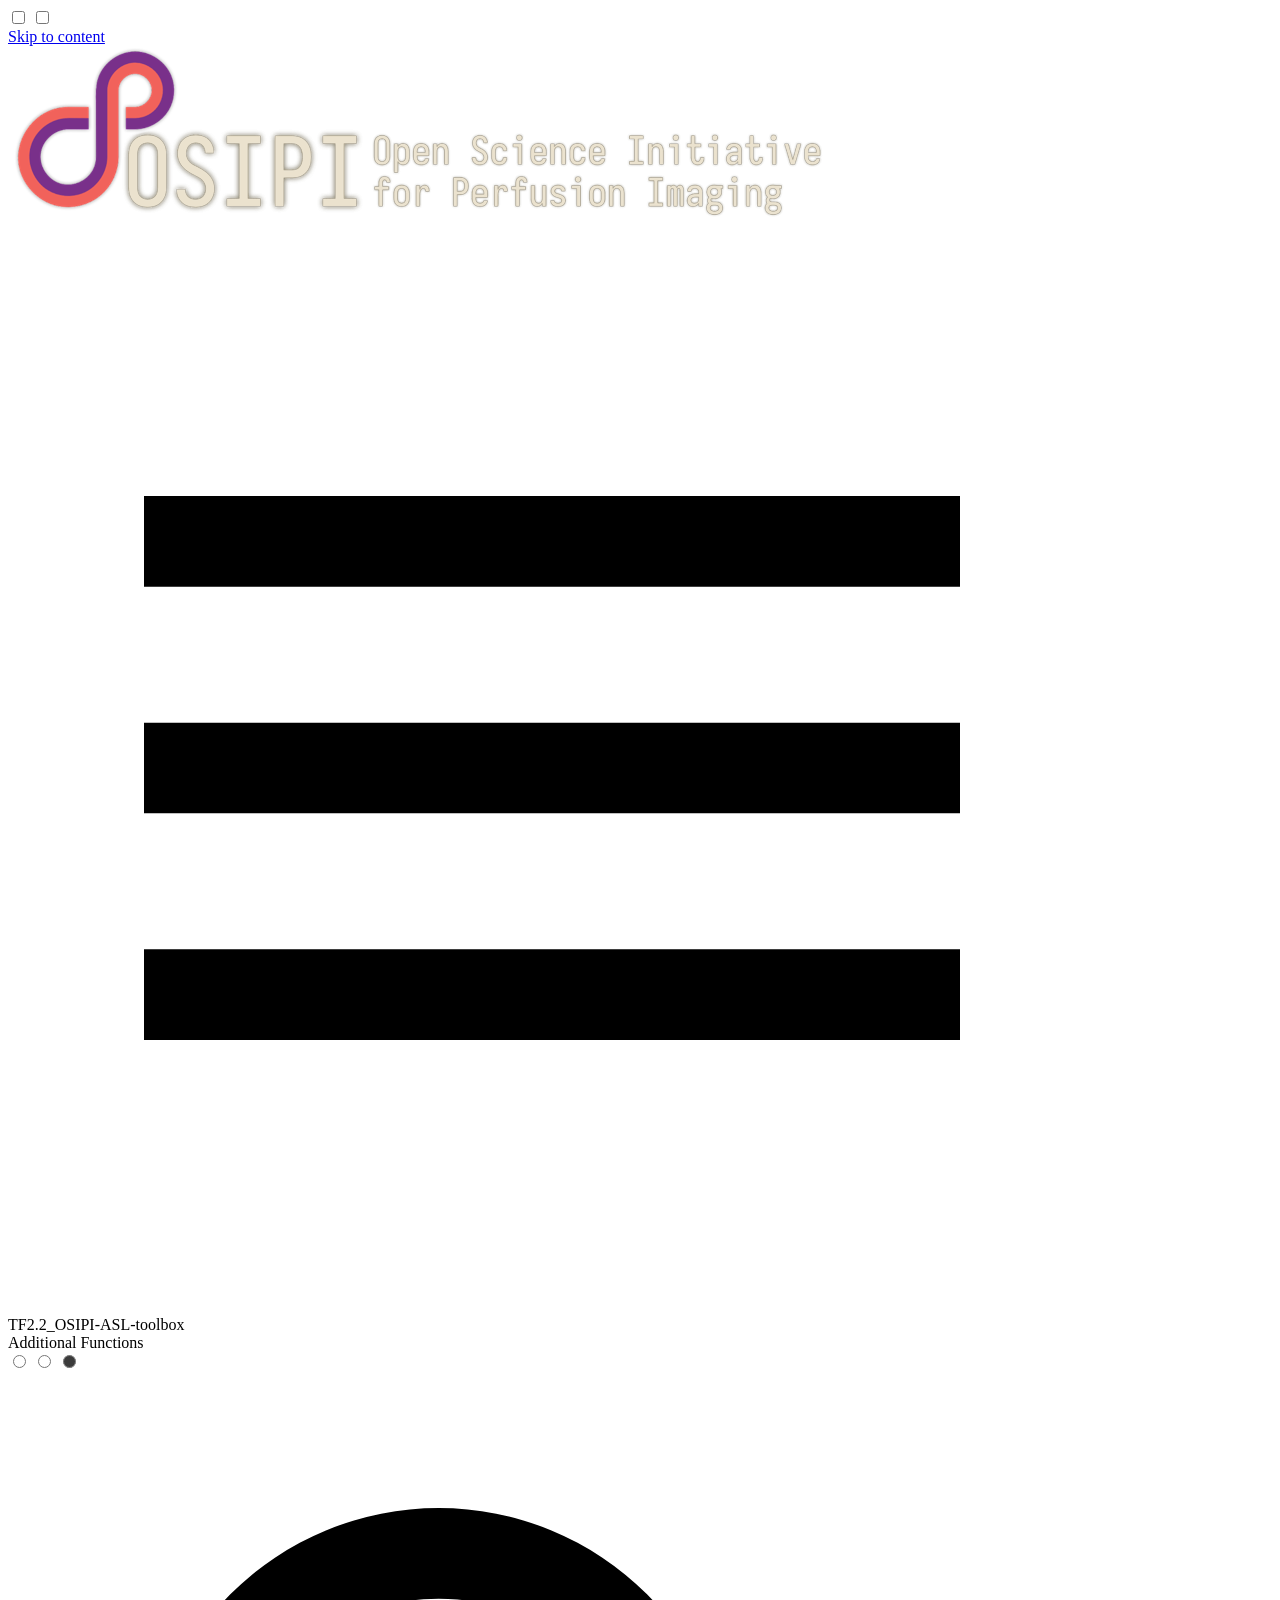
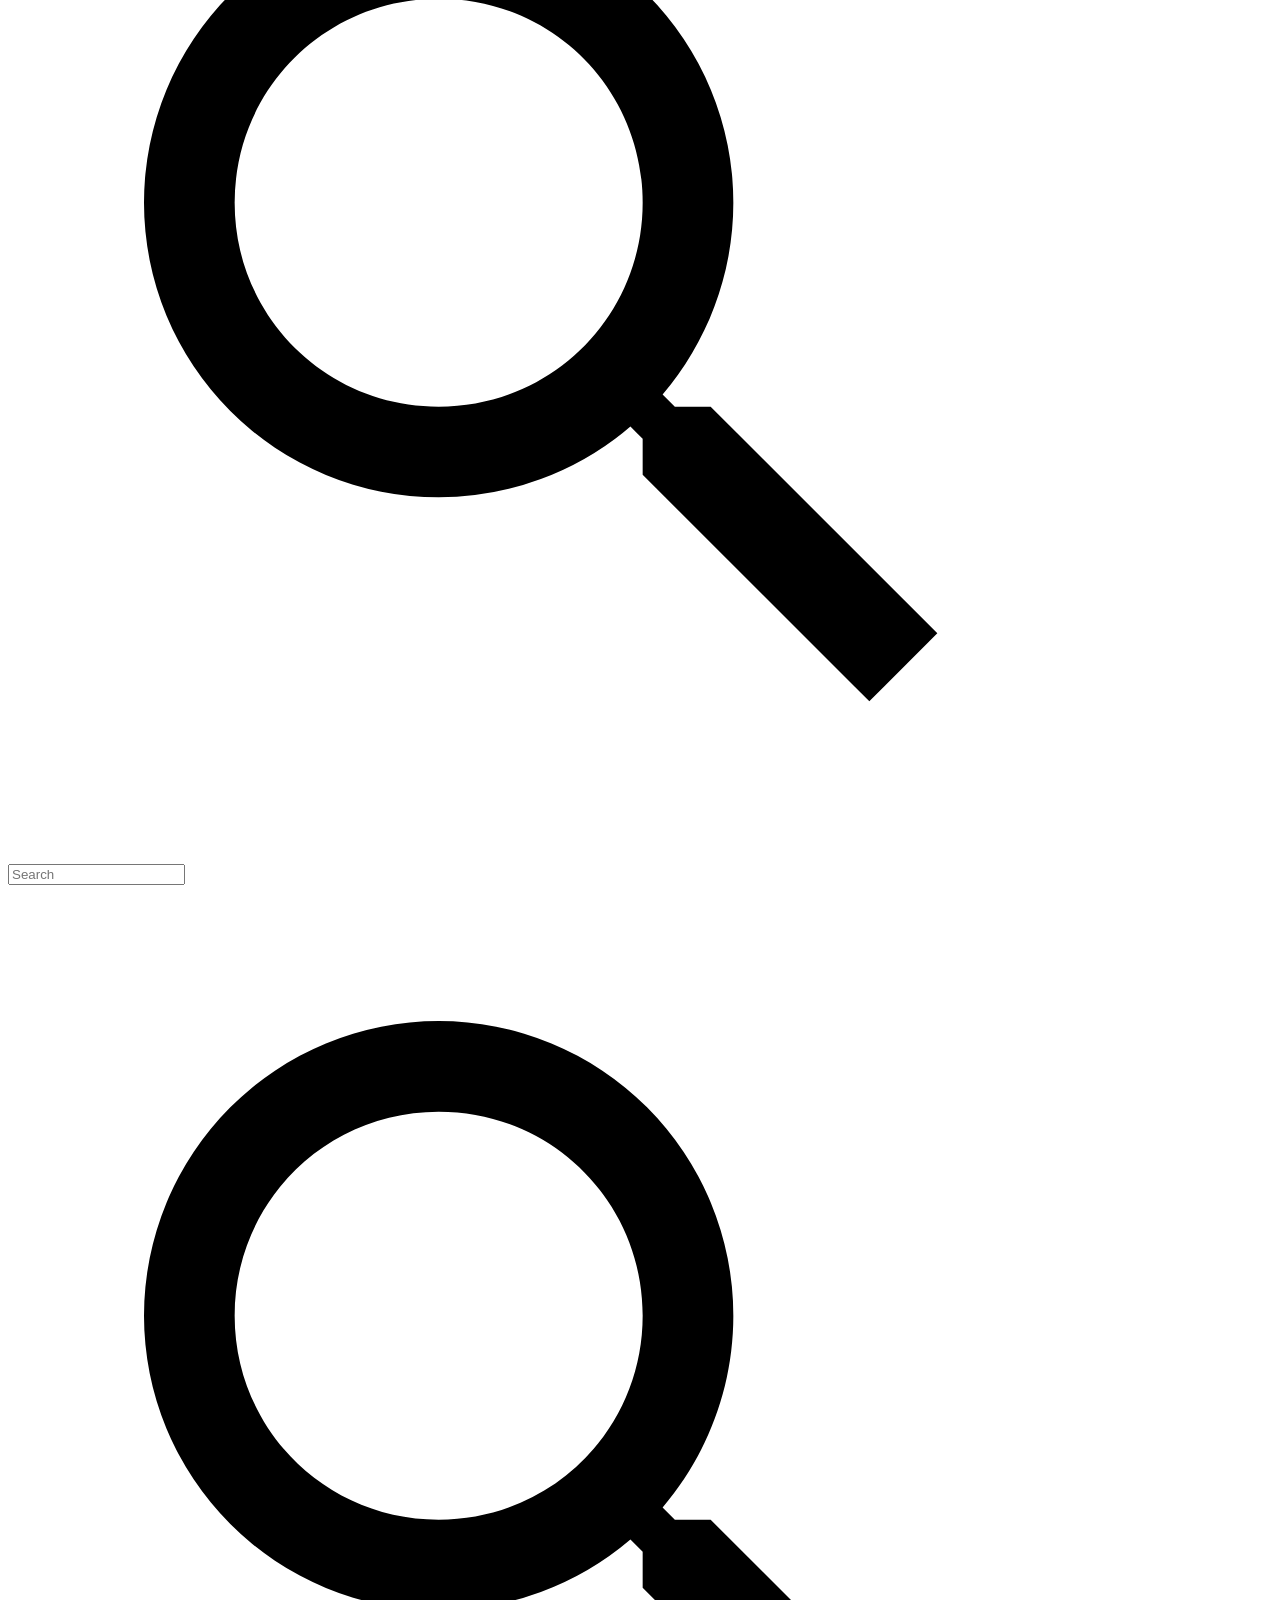
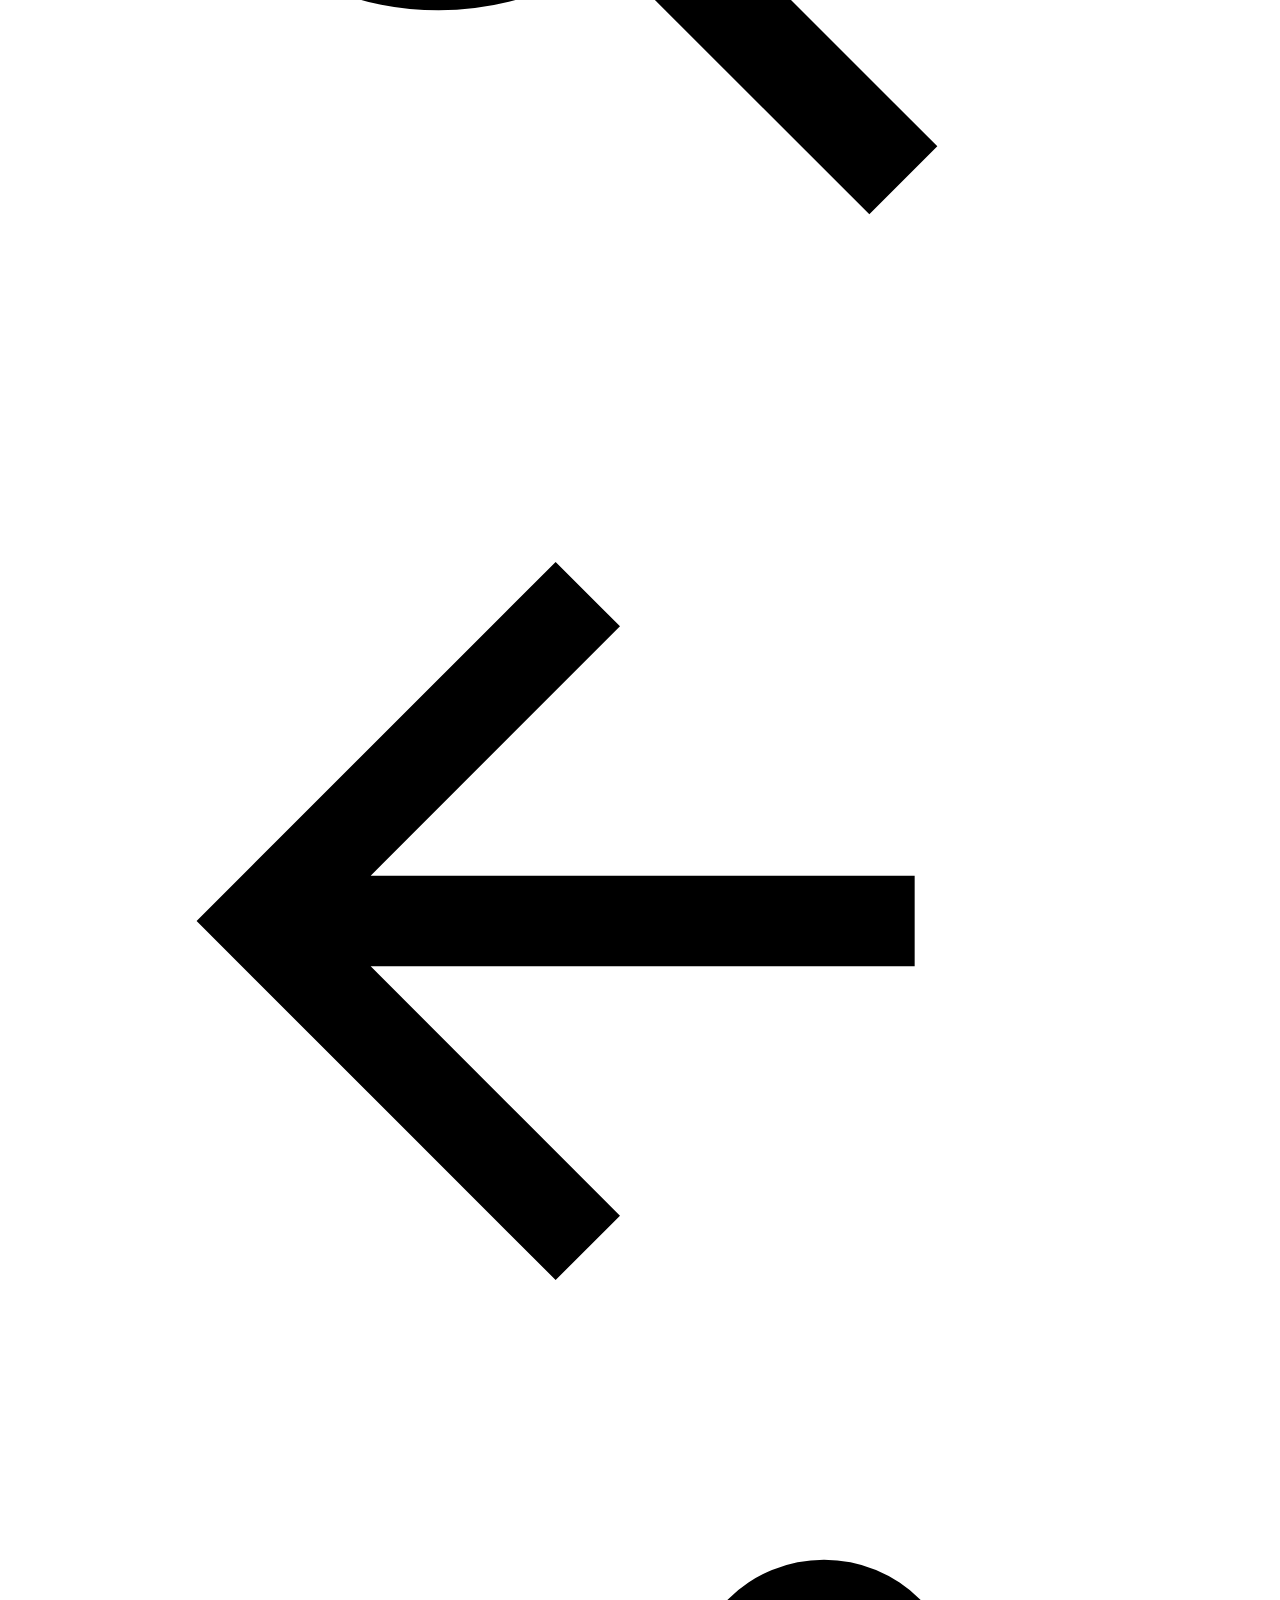
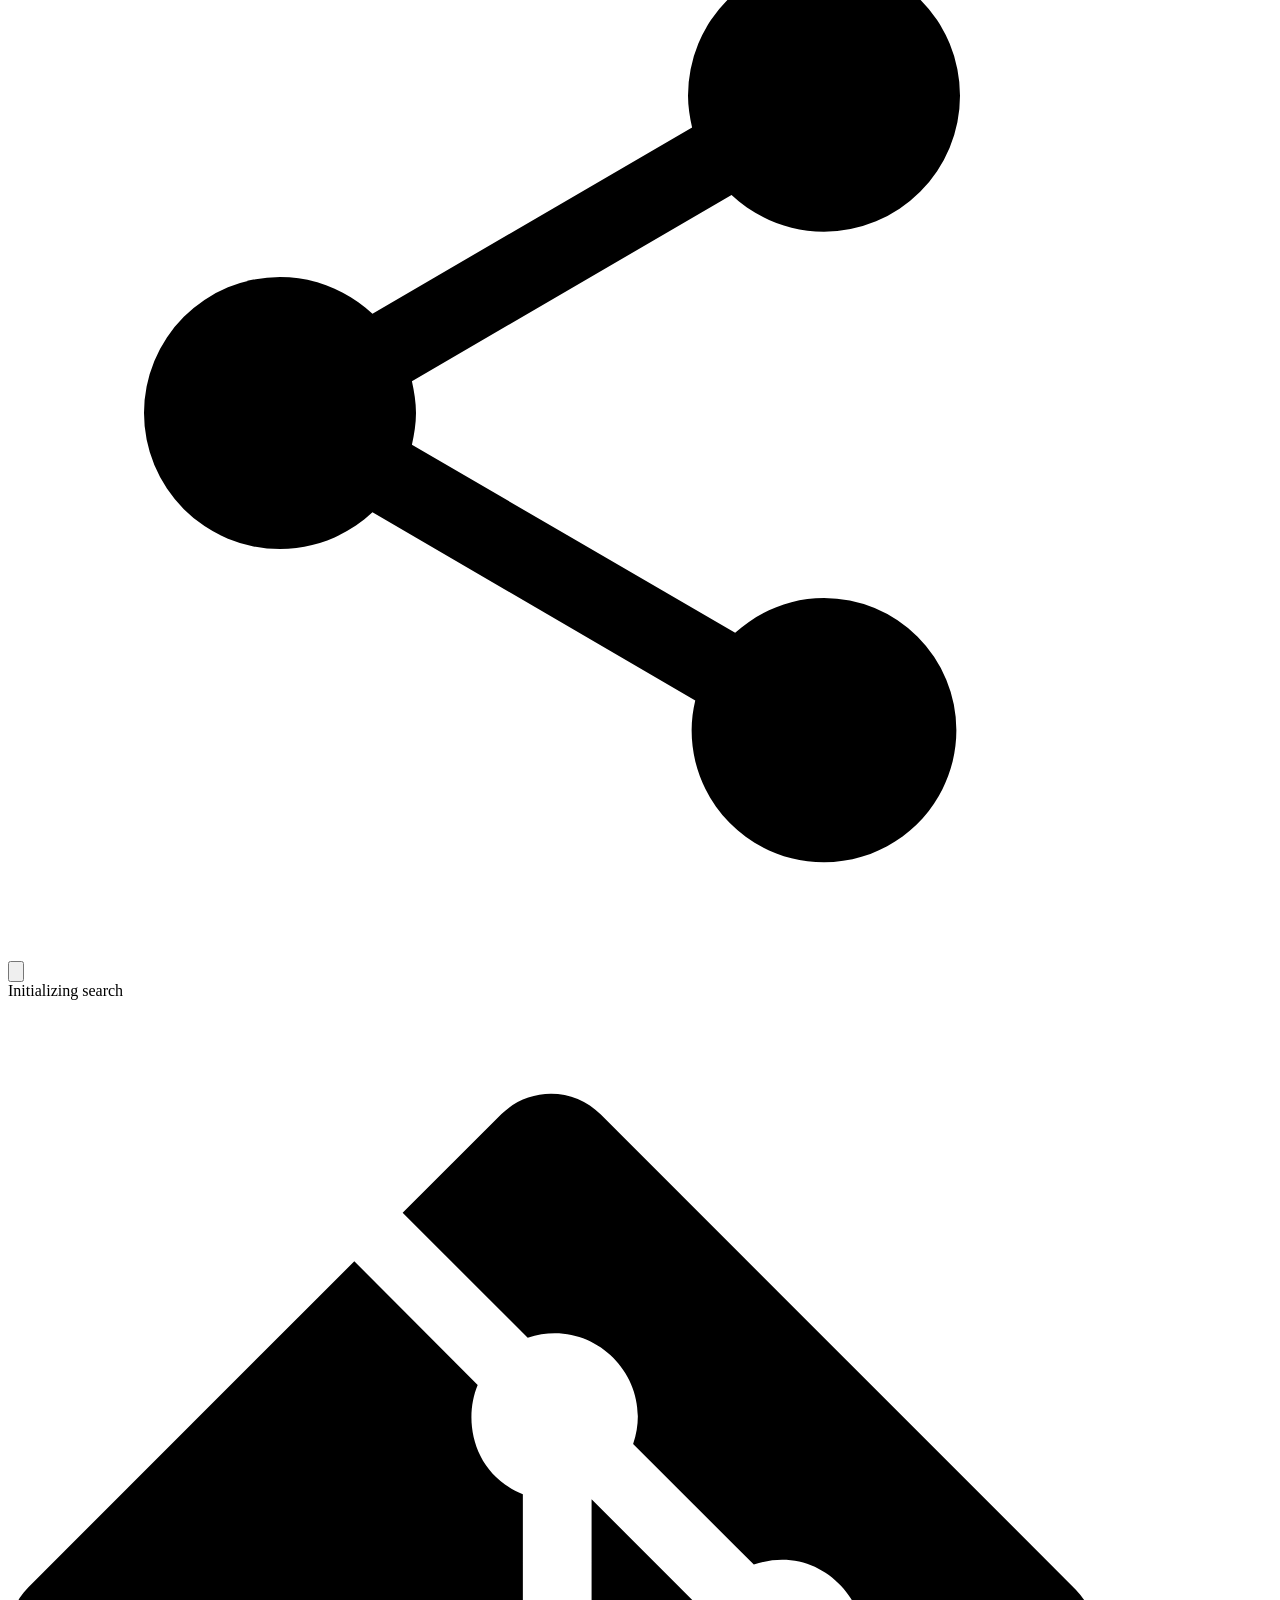
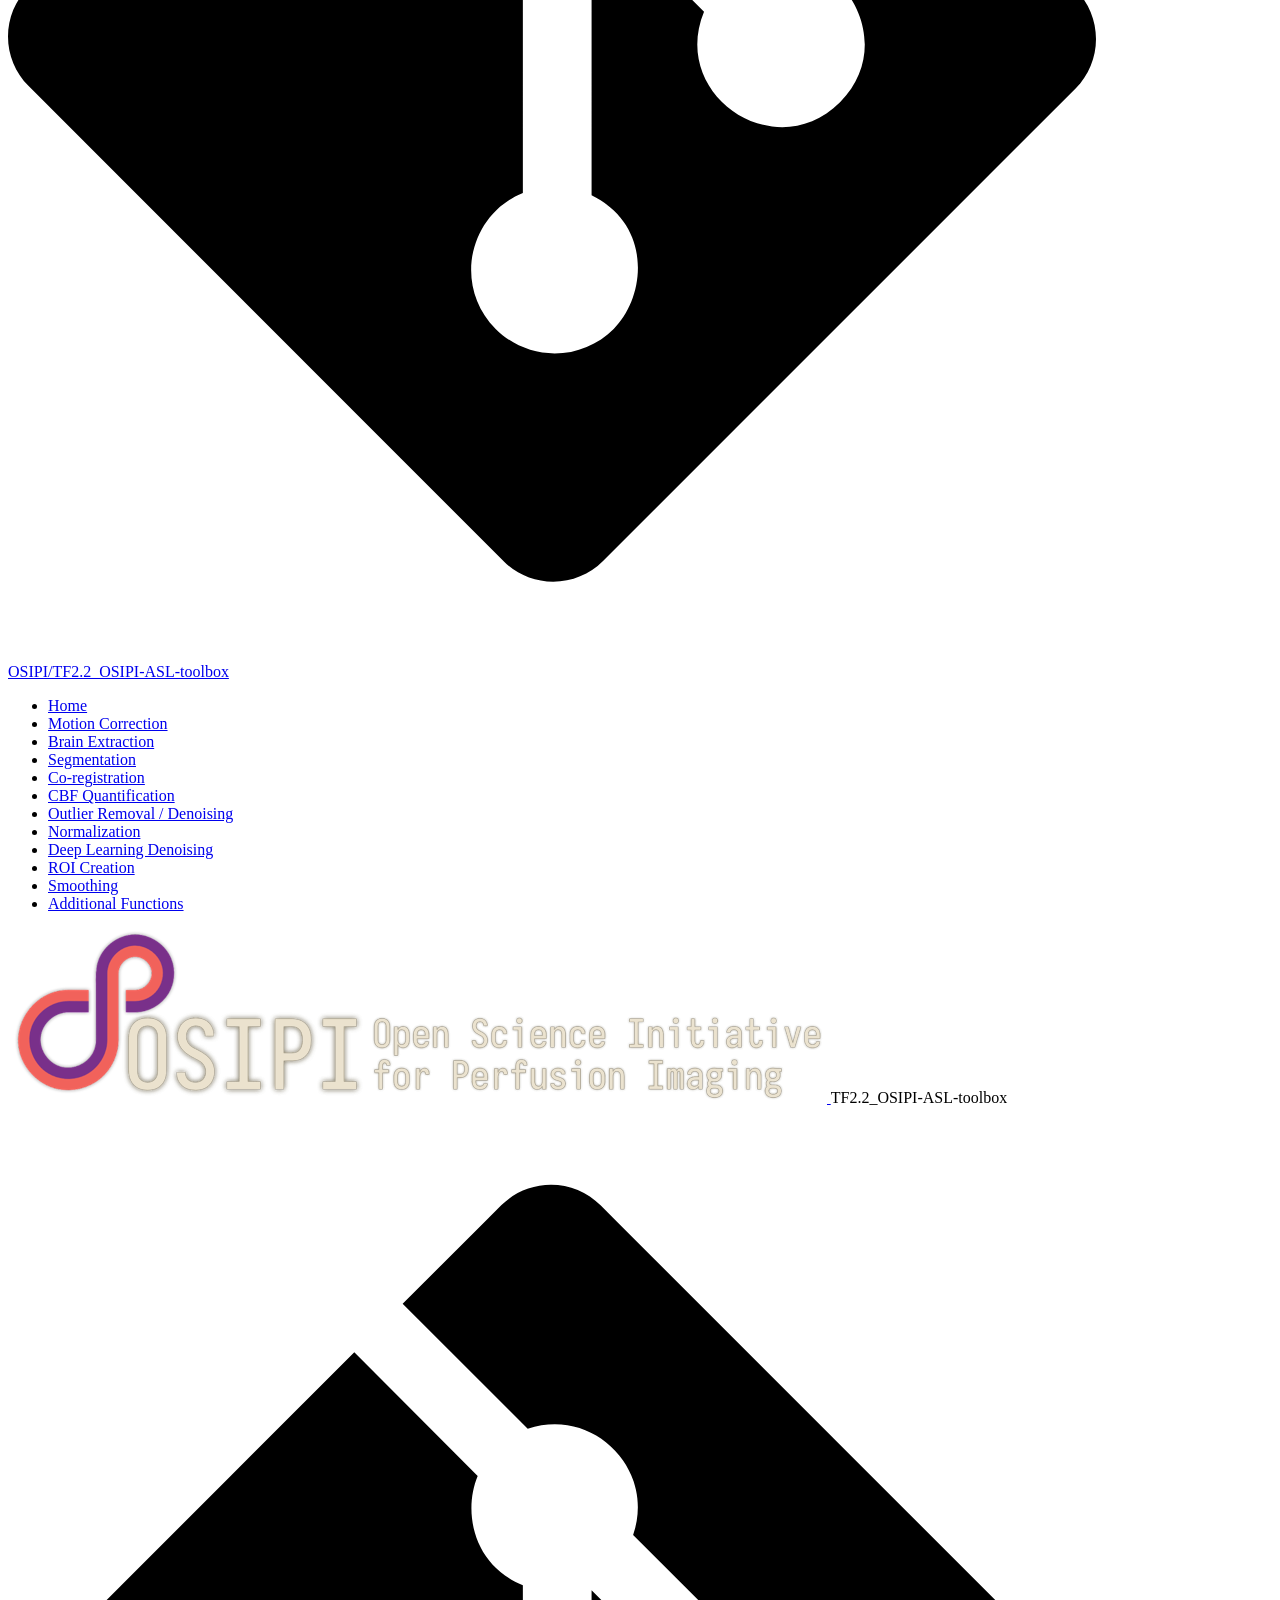
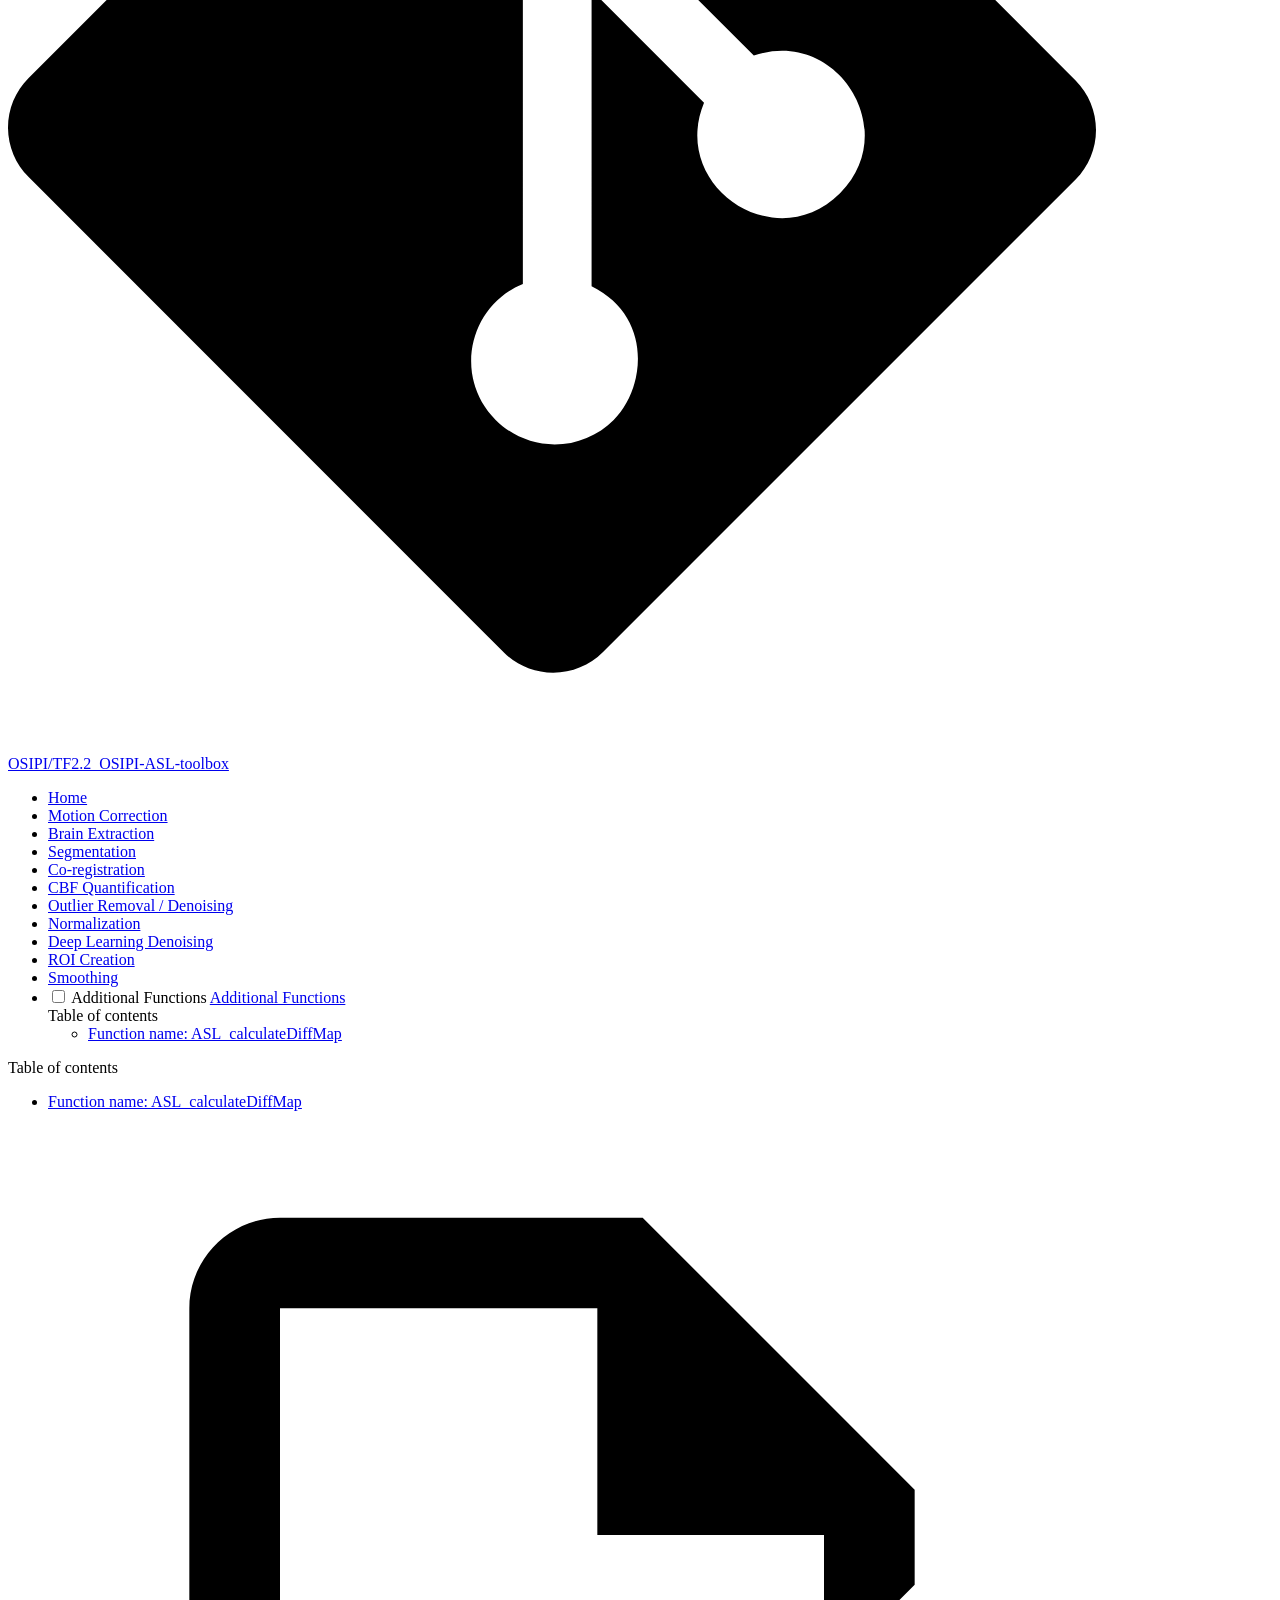
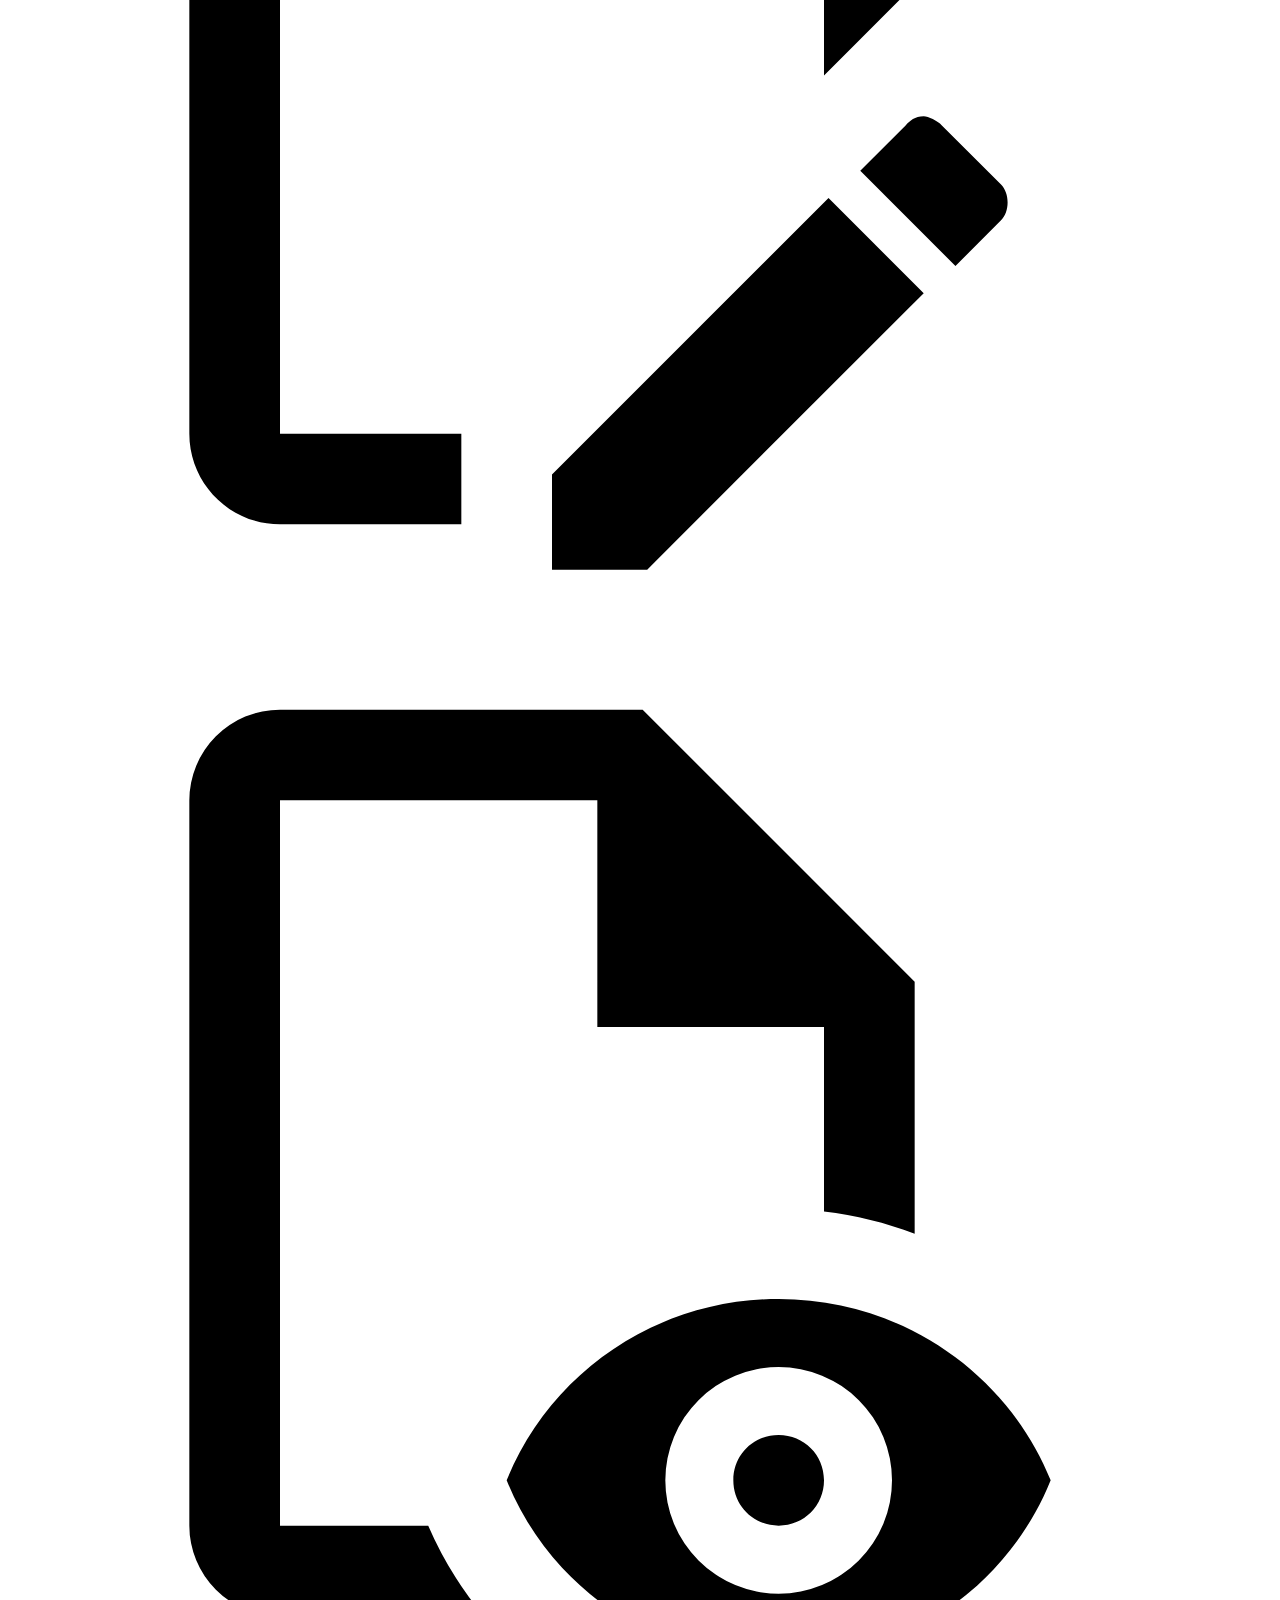
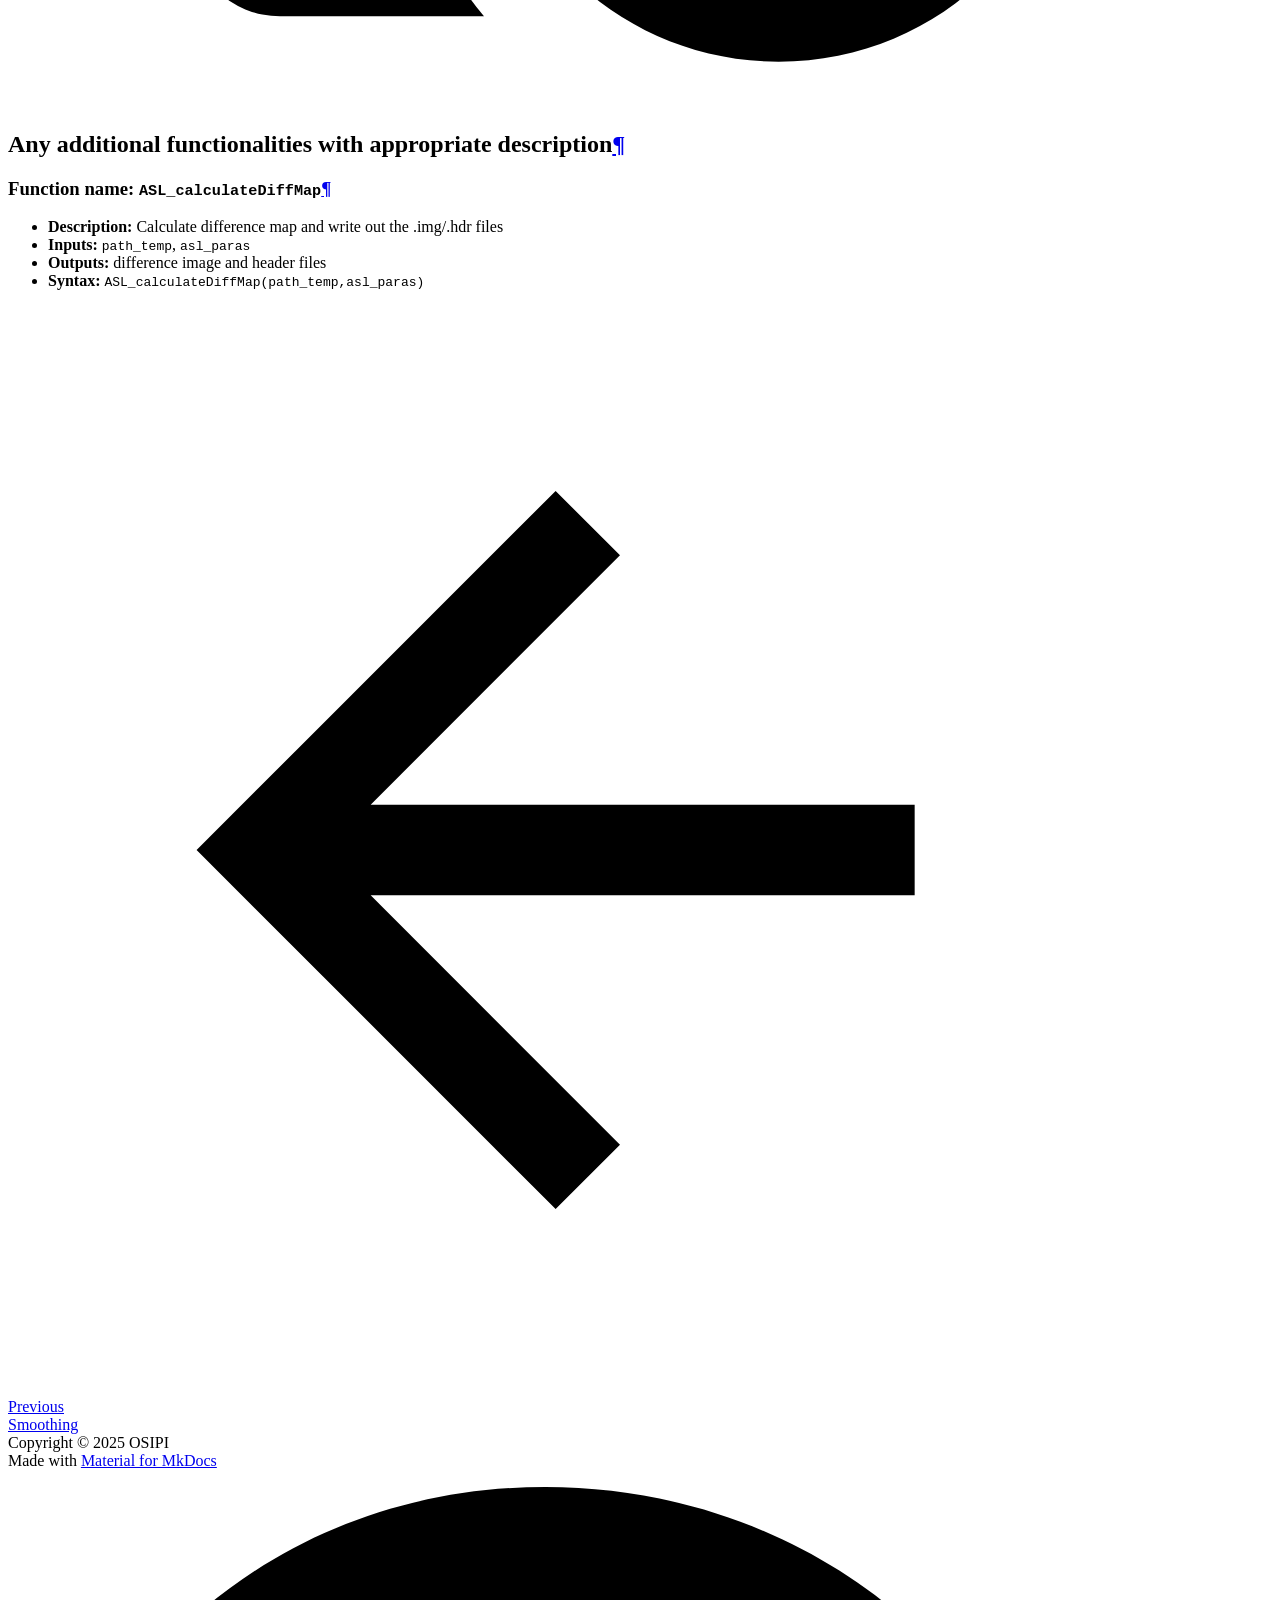
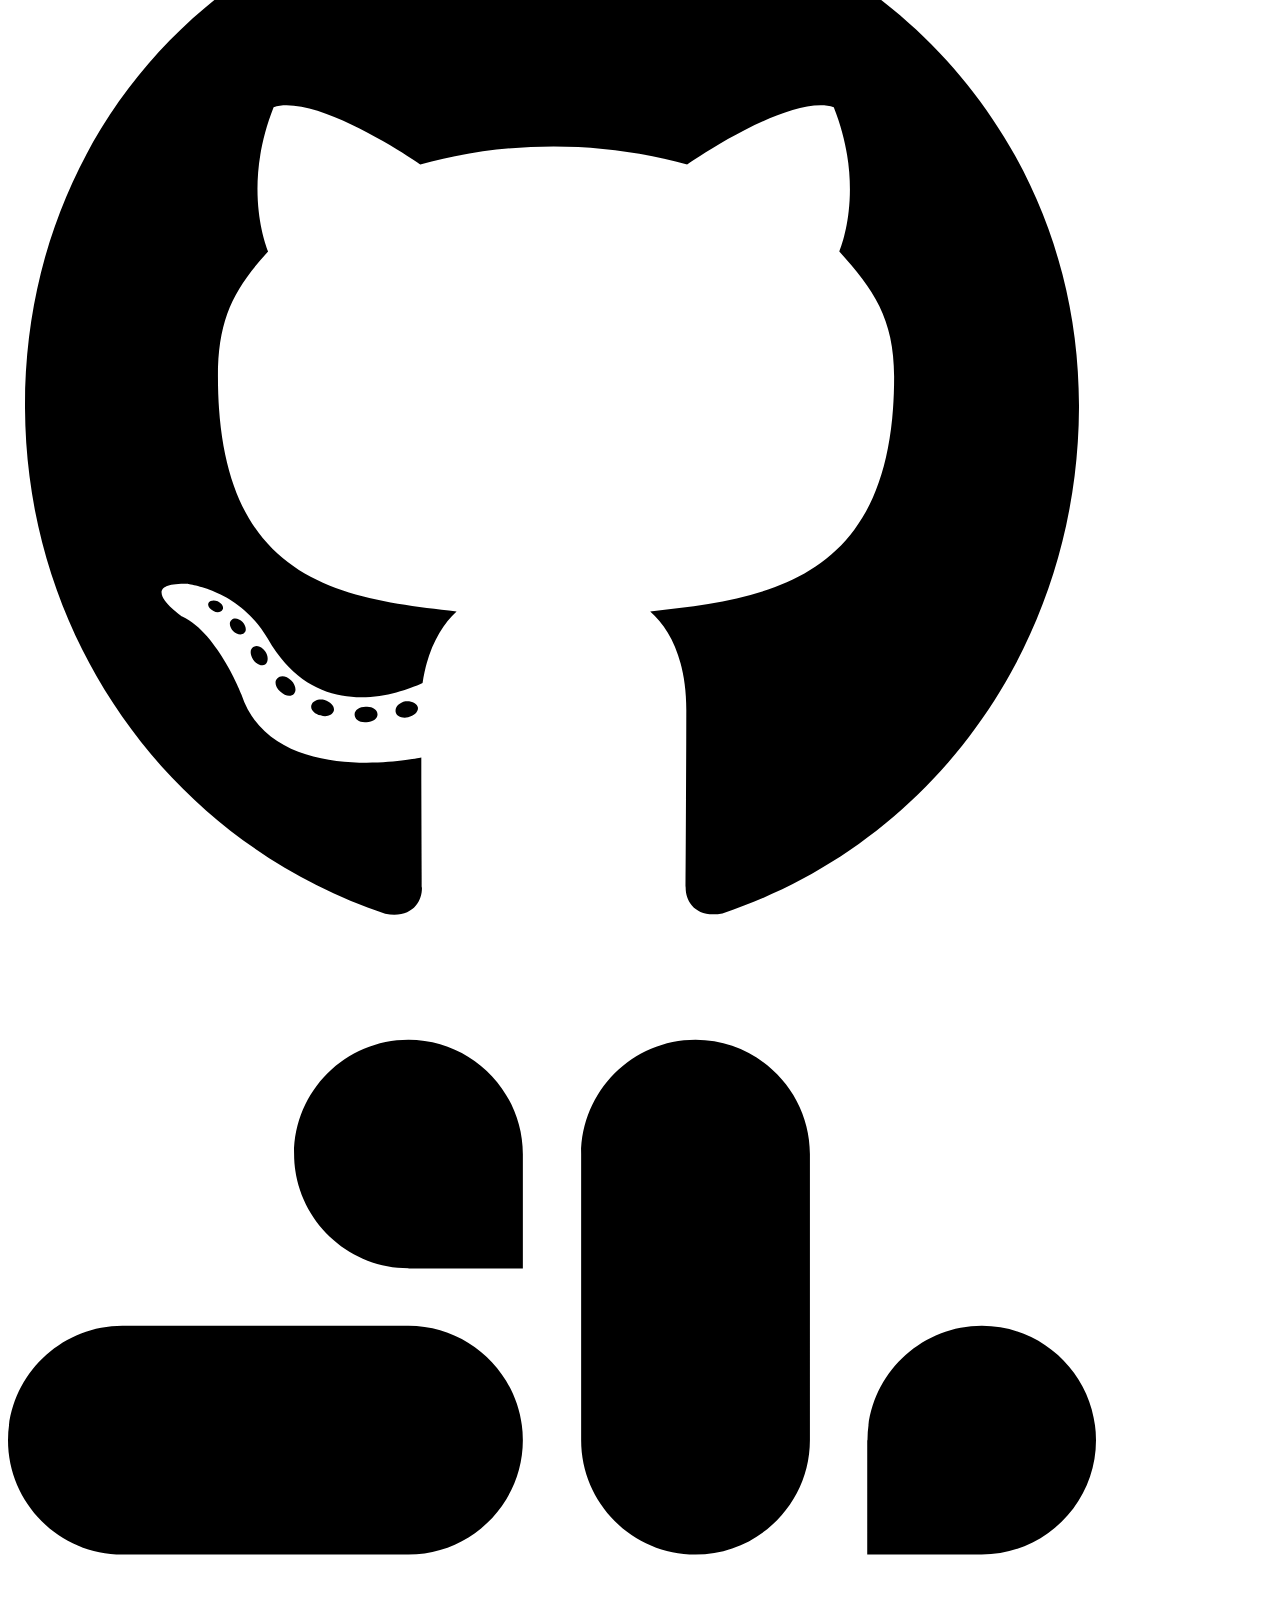
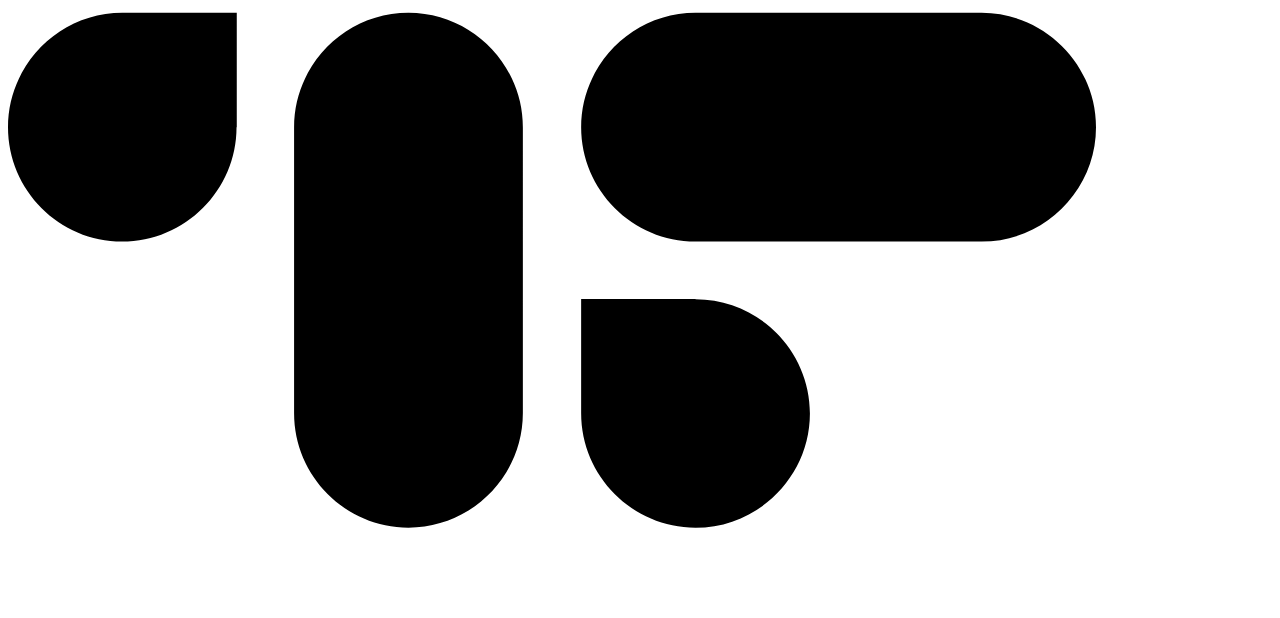
==== additional_tools/index.html @ 8645331b "Deployed 9d93c1c with MkDocs version: 1.6.1" ====
<!doctype html><html lang=en class=no-js> <head><meta charset=utf-8><meta name=viewport content="width=device-width,initial-scale=1"><meta name=description content="OSIPI aims to develop resources and best practices for the analysis of perfusion imaging data and interoperability of the analysis results."><meta name=author content=OSIPI><link href=https://osipi.github.io/TF2.2_OSIPI-ASL-toolbox/additional_tools/ rel=canonical><link href=../smoothing/ rel=prev><link rel=icon href=../assets/osipiImgs/OSIPI_logo_only_square.png><meta name=generator content="mkdocs-1.6.1, mkdocs-material-9.7.1"><title>Additional Functions - TF2.2_OSIPI-ASL-toolbox</title><link rel=stylesheet href=../assets/stylesheets/main.484c7ddc.min.css><link rel=stylesheet href=../assets/stylesheets/palette.ab4e12ef.min.css><link rel=preconnect href=https://fonts.gstatic.com crossorigin><link rel=stylesheet href="https://fonts.googleapis.com/css?family=Roboto:300,300i,400,400i,700,700i%7CRoboto+Mono:400,400i,700,700i&display=fallback"><style>:root{--md-text-font:"Roboto";--md-code-font:"Roboto Mono"}</style><link rel=stylesheet href=../assets/stylesheets/extra.css><script>__md_scope=new URL("..",location),__md_hash=e=>[...e].reduce(((e,_)=>(e<<5)-e+_.charCodeAt(0)),0),__md_get=(e,_=localStorage,t=__md_scope)=>JSON.parse(_.getItem(t.pathname+"."+e)),__md_set=(e,_,t=localStorage,a=__md_scope)=>{try{t.setItem(a.pathname+"."+e,JSON.stringify(_))}catch(e){}}</script></head> <body dir=ltr data-md-color-scheme=default data-md-color-primary=indigo data-md-color-accent=indigo> <input class=md-toggle data-md-toggle=drawer type=checkbox id=__drawer autocomplete=off> <input class=md-toggle data-md-toggle=search type=checkbox id=__search autocomplete=off> <label class=md-overlay for=__drawer></label> <div data-md-component=skip> <a href=#any-additional-functionalities-with-appropriate-description class=md-skip> Skip to content </a> </div> <div data-md-component=announce> </div> <header class=md-header data-md-component=header> <nav class="md-header__inner md-grid" aria-label=Header> <a href=.. title=TF2.2_OSIPI-ASL-toolbox class="md-header__button md-logo" aria-label=TF2.2_OSIPI-ASL-toolbox data-md-component=logo> <img src=../assets/osipiImgs/OSIPI_logo.png alt=logo> </a> <label class="md-header__button md-icon" for=__drawer> <svg xmlns=http://www.w3.org/2000/svg viewbox="0 0 24 24"><path d="M3 6h18v2H3zm0 5h18v2H3zm0 5h18v2H3z"/></svg> </label> <div class=md-header__title data-md-component=header-title> <div class=md-header__ellipsis> <div class=md-header__topic> <span class=md-ellipsis> TF2.2_OSIPI-ASL-toolbox </span> </div> <div class=md-header__topic data-md-component=header-topic> <span class=md-ellipsis> Additional Functions </span> </div> </div> </div> <form class=md-header__option data-md-component=palette> <input class=md-option data-md-color-media=(prefers-color-scheme) data-md-color-scheme=default data-md-color-primary=indigo data-md-color-accent=indigo aria-label="Switch to light mode" type=radio name=__palette id=__palette_0> <label class="md-header__button md-icon" title="Switch to light mode" for=__palette_1 hidden> <svg xmlns=http://www.w3.org/2000/svg viewbox="0 0 24 24"><path d="M3.9 12c0-1.71 1.39-3.1 3.1-3.1h4V7H7a5 5 0 0 0-5 5 5 5 0 0 0 5 5h4v-1.9H7c-1.71 0-3.1-1.39-3.1-3.1M8 13h8v-2H8zm9-6h-4v1.9h4c1.71 0 3.1 1.39 3.1 3.1s-1.39 3.1-3.1 3.1h-4V17h4a5 5 0 0 0 5-5 5 5 0 0 0-5-5"/></svg> </label> <input class=md-option data-md-color-media="(prefers-color-scheme: light)" data-md-color-scheme=default data-md-color-primary=indigo data-md-color-accent=indigo aria-label="Switch to dark mode" type=radio name=__palette id=__palette_1> <label class="md-header__button md-icon" title="Switch to dark mode" for=__palette_2 hidden> <svg xmlns=http://www.w3.org/2000/svg viewbox="0 0 24 24"><path d="M17 7H7a5 5 0 0 0-5 5 5 5 0 0 0 5 5h10a5 5 0 0 0 5-5 5 5 0 0 0-5-5m0 8a3 3 0 0 1-3-3 3 3 0 0 1 3-3 3 3 0 0 1 3 3 3 3 0 0 1-3 3"/></svg> </label> <input class=md-option data-md-color-media="(prefers-color-scheme: dark)" data-md-color-scheme=slate data-md-color-primary=black data-md-color-accent=indigo aria-label="Switch to system preference" type=radio name=__palette id=__palette_2> <label class="md-header__button md-icon" title="Switch to system preference" for=__palette_0 hidden> <svg xmlns=http://www.w3.org/2000/svg viewbox="0 0 24 24"><path d="M17 7H7a5 5 0 0 0-5 5 5 5 0 0 0 5 5h10a5 5 0 0 0 5-5 5 5 0 0 0-5-5M7 15a3 3 0 0 1-3-3 3 3 0 0 1 3-3 3 3 0 0 1 3 3 3 3 0 0 1-3 3"/></svg> </label> </form> <script>var palette=__md_get("__palette");if(palette&&palette.color){if("(prefers-color-scheme)"===palette.color.media){var media=matchMedia("(prefers-color-scheme: light)"),input=document.querySelector(media.matches?"[data-md-color-media='(prefers-color-scheme: light)']":"[data-md-color-media='(prefers-color-scheme: dark)']");palette.color.media=input.getAttribute("data-md-color-media"),palette.color.scheme=input.getAttribute("data-md-color-scheme"),palette.color.primary=input.getAttribute("data-md-color-primary"),palette.color.accent=input.getAttribute("data-md-color-accent")}for(var[key,value]of Object.entries(palette.color))document.body.setAttribute("data-md-color-"+key,value)}</script> <label class="md-header__button md-icon" for=__search> <svg xmlns=http://www.w3.org/2000/svg viewbox="0 0 24 24"><path d="M9.5 3A6.5 6.5 0 0 1 16 9.5c0 1.61-.59 3.09-1.56 4.23l.27.27h.79l5 5-1.5 1.5-5-5v-.79l-.27-.27A6.52 6.52 0 0 1 9.5 16 6.5 6.5 0 0 1 3 9.5 6.5 6.5 0 0 1 9.5 3m0 2C7 5 5 7 5 9.5S7 14 9.5 14 14 12 14 9.5 12 5 9.5 5"/></svg> </label> <div class=md-search data-md-component=search role=dialog> <label class=md-search__overlay for=__search></label> <div class=md-search__inner role=search> <form class=md-search__form name=search> <input type=text class=md-search__input name=query aria-label=Search placeholder=Search autocapitalize=off autocorrect=off autocomplete=off spellcheck=false data-md-component=search-query required> <label class="md-search__icon md-icon" for=__search> <svg xmlns=http://www.w3.org/2000/svg viewbox="0 0 24 24"><path d="M9.5 3A6.5 6.5 0 0 1 16 9.5c0 1.61-.59 3.09-1.56 4.23l.27.27h.79l5 5-1.5 1.5-5-5v-.79l-.27-.27A6.52 6.52 0 0 1 9.5 16 6.5 6.5 0 0 1 3 9.5 6.5 6.5 0 0 1 9.5 3m0 2C7 5 5 7 5 9.5S7 14 9.5 14 14 12 14 9.5 12 5 9.5 5"/></svg> <svg xmlns=http://www.w3.org/2000/svg viewbox="0 0 24 24"><path d="M20 11v2H8l5.5 5.5-1.42 1.42L4.16 12l7.92-7.92L13.5 5.5 8 11z"/></svg> </label> <nav class=md-search__options aria-label=Search> <a href=javascript:void(0) class="md-search__icon md-icon" title=Share aria-label=Share data-clipboard data-clipboard-text data-md-component=search-share tabindex=-1> <svg xmlns=http://www.w3.org/2000/svg viewbox="0 0 24 24"><path d="M18 16.08c-.76 0-1.44.3-1.96.77L8.91 12.7c.05-.23.09-.46.09-.7s-.04-.47-.09-.7l7.05-4.11c.54.5 1.25.81 2.04.81a3 3 0 0 0 3-3 3 3 0 0 0-3-3 3 3 0 0 0-3 3c0 .24.04.47.09.7L8.04 9.81C7.5 9.31 6.79 9 6 9a3 3 0 0 0-3 3 3 3 0 0 0 3 3c.79 0 1.5-.31 2.04-.81l7.12 4.15c-.05.21-.08.43-.08.66 0 1.61 1.31 2.91 2.92 2.91s2.92-1.3 2.92-2.91A2.92 2.92 0 0 0 18 16.08"/></svg> </a> <button type=reset class="md-search__icon md-icon" title=Clear aria-label=Clear tabindex=-1> <svg xmlns=http://www.w3.org/2000/svg viewbox="0 0 24 24"><path d="M19 6.41 17.59 5 12 10.59 6.41 5 5 6.41 10.59 12 5 17.59 6.41 19 12 13.41 17.59 19 19 17.59 13.41 12z"/></svg> </button> </nav> <div class=md-search__suggest data-md-component=search-suggest></div> </form> <div class=md-search__output> <div class=md-search__scrollwrap tabindex=0 data-md-scrollfix> <div class=md-search-result data-md-component=search-result> <div class=md-search-result__meta> Initializing search </div> <ol class=md-search-result__list role=presentation></ol> </div> </div> </div> </div> </div> <div class=md-header__source> <a href=https://github.com/OSIPI/TF2.2_OSIPI-ASL-toolbox title="Go to repository" class=md-source data-md-component=source> <div class="md-source__icon md-icon"> <svg xmlns=http://www.w3.org/2000/svg viewbox="0 0 448 512"><!-- Font Awesome Free 7.1.0 by @fontawesome - https://fontawesome.com License - https://fontawesome.com/license/free (Icons: CC BY 4.0, Fonts: SIL OFL 1.1, Code: MIT License) Copyright 2025 Fonticons, Inc.--><path d="M439.6 236.1 244 40.5c-5.4-5.5-12.8-8.5-20.4-8.5s-15 3-20.4 8.4L162.5 81l51.5 51.5c27.1-9.1 52.7 16.8 43.4 43.7l49.7 49.7c34.2-11.8 61.2 31 35.5 56.7-26.5 26.5-70.2-2.9-56-37.3L240.3 199v121.9c25.3 12.5 22.3 41.8 9.1 55-6.4 6.4-15.2 10.1-24.3 10.1s-17.8-3.6-24.3-10.1c-17.6-17.6-11.1-46.9 11.2-56v-123c-20.8-8.5-24.6-30.7-18.6-45L142.6 101 8.5 235.1C3 240.6 0 247.9 0 255.5s3 15 8.5 20.4l195.6 195.7c5.4 5.4 12.7 8.4 20.4 8.4s15-3 20.4-8.4l194.7-194.7c5.4-5.4 8.4-12.8 8.4-20.4s-3-15-8.4-20.4"/></svg> </div> <div class=md-source__repository> OSIPI/TF2.2_OSIPI-ASL-toolbox </div> </a> </div> </nav> </header> <div class=md-container data-md-component=container> <nav class=md-tabs aria-label=Tabs data-md-component=tabs> <div class=md-grid> <ul class=md-tabs__list> <li class=md-tabs__item> <a href=.. class=md-tabs__link> Home </a> </li> <li class=md-tabs__item> <a href=../motion_correction/ class=md-tabs__link> Motion Correction </a> </li> <li class=md-tabs__item> <a href=../brain_extraction/ class=md-tabs__link> Brain Extraction </a> </li> <li class=md-tabs__item> <a href=../segmentation/ class=md-tabs__link> Segmentation </a> </li> <li class=md-tabs__item> <a href=../co_registration/ class=md-tabs__link> Co-registration </a> </li> <li class=md-tabs__item> <a href=../cbf_quantification/ class=md-tabs__link> CBF Quantification </a> </li> <li class=md-tabs__item> <a href=../denoising/ class=md-tabs__link> Outlier Removal / Denoising </a> </li> <li class=md-tabs__item> <a href=../normalization/ class=md-tabs__link> Normalization </a> </li> <li class=md-tabs__item> <a href=../deep_learning/ class=md-tabs__link> Deep Learning Denoising </a> </li> <li class=md-tabs__item> <a href=../roi_creation/ class=md-tabs__link> ROI Creation </a> </li> <li class=md-tabs__item> <a href=../smoothing/ class=md-tabs__link> Smoothing </a> </li> <li class="md-tabs__item md-tabs__item--active"> <a href=./ class=md-tabs__link> Additional Functions </a> </li> </ul> </div> </nav> <main class=md-main data-md-component=main> <div class="md-main__inner md-grid"> <div class="md-sidebar md-sidebar--primary" data-md-component=sidebar data-md-type=navigation> <div class=md-sidebar__scrollwrap> <div class=md-sidebar__inner> <nav class="md-nav md-nav--primary md-nav--lifted" aria-label=Navigation data-md-level=0> <label class=md-nav__title for=__drawer> <a href=.. title=TF2.2_OSIPI-ASL-toolbox class="md-nav__button md-logo" aria-label=TF2.2_OSIPI-ASL-toolbox data-md-component=logo> <img src=../assets/osipiImgs/OSIPI_logo.png alt=logo> </a> TF2.2_OSIPI-ASL-toolbox </label> <div class=md-nav__source> <a href=https://github.com/OSIPI/TF2.2_OSIPI-ASL-toolbox title="Go to repository" class=md-source data-md-component=source> <div class="md-source__icon md-icon"> <svg xmlns=http://www.w3.org/2000/svg viewbox="0 0 448 512"><!-- Font Awesome Free 7.1.0 by @fontawesome - https://fontawesome.com License - https://fontawesome.com/license/free (Icons: CC BY 4.0, Fonts: SIL OFL 1.1, Code: MIT License) Copyright 2025 Fonticons, Inc.--><path d="M439.6 236.1 244 40.5c-5.4-5.5-12.8-8.5-20.4-8.5s-15 3-20.4 8.4L162.5 81l51.5 51.5c27.1-9.1 52.7 16.8 43.4 43.7l49.7 49.7c34.2-11.8 61.2 31 35.5 56.7-26.5 26.5-70.2-2.9-56-37.3L240.3 199v121.9c25.3 12.5 22.3 41.8 9.1 55-6.4 6.4-15.2 10.1-24.3 10.1s-17.8-3.6-24.3-10.1c-17.6-17.6-11.1-46.9 11.2-56v-123c-20.8-8.5-24.6-30.7-18.6-45L142.6 101 8.5 235.1C3 240.6 0 247.9 0 255.5s3 15 8.5 20.4l195.6 195.7c5.4 5.4 12.7 8.4 20.4 8.4s15-3 20.4-8.4l194.7-194.7c5.4-5.4 8.4-12.8 8.4-20.4s-3-15-8.4-20.4"/></svg> </div> <div class=md-source__repository> OSIPI/TF2.2_OSIPI-ASL-toolbox </div> </a> </div> <ul class=md-nav__list data-md-scrollfix> <li class=md-nav__item> <a href=.. class=md-nav__link> <span class=md-ellipsis> Home </span> </a> </li> <li class=md-nav__item> <a href=../motion_correction/ class=md-nav__link> <span class=md-ellipsis> Motion Correction </span> </a> </li> <li class=md-nav__item> <a href=../brain_extraction/ class=md-nav__link> <span class=md-ellipsis> Brain Extraction </span> </a> </li> <li class=md-nav__item> <a href=../segmentation/ class=md-nav__link> <span class=md-ellipsis> Segmentation </span> </a> </li> <li class=md-nav__item> <a href=../co_registration/ class=md-nav__link> <span class=md-ellipsis> Co-registration </span> </a> </li> <li class=md-nav__item> <a href=../cbf_quantification/ class=md-nav__link> <span class=md-ellipsis> CBF Quantification </span> </a> </li> <li class=md-nav__item> <a href=../denoising/ class=md-nav__link> <span class=md-ellipsis> Outlier Removal / Denoising </span> </a> </li> <li class=md-nav__item> <a href=../normalization/ class=md-nav__link> <span class=md-ellipsis> Normalization </span> </a> </li> <li class=md-nav__item> <a href=../deep_learning/ class=md-nav__link> <span class=md-ellipsis> Deep Learning Denoising </span> </a> </li> <li class=md-nav__item> <a href=../roi_creation/ class=md-nav__link> <span class=md-ellipsis> ROI Creation </span> </a> </li> <li class=md-nav__item> <a href=../smoothing/ class=md-nav__link> <span class=md-ellipsis> Smoothing </span> </a> </li> <li class="md-nav__item md-nav__item--active"> <input class="md-nav__toggle md-toggle" type=checkbox id=__toc> <label class="md-nav__link md-nav__link--active" for=__toc> <span class=md-ellipsis> Additional Functions </span> <span class="md-nav__icon md-icon"></span> </label> <a href=./ class="md-nav__link md-nav__link--active"> <span class=md-ellipsis> Additional Functions </span> </a> <nav class="md-nav md-nav--secondary" aria-label="Table of contents"> <label class=md-nav__title for=__toc> <span class="md-nav__icon md-icon"></span> Table of contents </label> <ul class=md-nav__list data-md-component=toc data-md-scrollfix> <li class=md-nav__item> <a href=#function-name-asl_calculatediffmap class=md-nav__link> <span class=md-ellipsis> Function name: ASL_calculateDiffMap </span> </a> </li> </ul> </nav> </li> </ul> </nav> </div> </div> </div> <div class="md-sidebar md-sidebar--secondary" data-md-component=sidebar data-md-type=toc> <div class=md-sidebar__scrollwrap> <div class=md-sidebar__inner> <nav class="md-nav md-nav--secondary" aria-label="Table of contents"> <label class=md-nav__title for=__toc> <span class="md-nav__icon md-icon"></span> Table of contents </label> <ul class=md-nav__list data-md-component=toc data-md-scrollfix> <li class=md-nav__item> <a href=#function-name-asl_calculatediffmap class=md-nav__link> <span class=md-ellipsis> Function name: ASL_calculateDiffMap </span> </a> </li> </ul> </nav> </div> </div> </div> <div class=md-content data-md-component=content> <article class="md-content__inner md-typeset"> <a href=https://github.com/OSIPI/TF2.2_OSIPI-ASL-toolbox/edit/master/docs/additional_tools.md title="Edit this page" class="md-content__button md-icon" rel=edit> <svg xmlns=http://www.w3.org/2000/svg viewbox="0 0 24 24"><path d="M10 20H6V4h7v5h5v3.1l2-2V8l-6-6H6c-1.1 0-2 .9-2 2v16c0 1.1.9 2 2 2h4zm10.2-7c.1 0 .3.1.4.2l1.3 1.3c.2.2.2.6 0 .8l-1 1-2.1-2.1 1-1c.1-.1.2-.2.4-.2m0 3.9L14.1 23H12v-2.1l6.1-6.1z"/></svg> </a> <a href=https://github.com/OSIPI/TF2.2_OSIPI-ASL-toolbox/raw/master/docs/additional_tools.md title="View source of this page" class="md-content__button md-icon"> <svg xmlns=http://www.w3.org/2000/svg viewbox="0 0 24 24"><path d="M17 18c.56 0 1 .44 1 1s-.44 1-1 1-1-.44-1-1 .44-1 1-1m0-3c-2.73 0-5.06 1.66-6 4 .94 2.34 3.27 4 6 4s5.06-1.66 6-4c-.94-2.34-3.27-4-6-4m0 6.5a2.5 2.5 0 0 1-2.5-2.5 2.5 2.5 0 0 1 2.5-2.5 2.5 2.5 0 0 1 2.5 2.5 2.5 2.5 0 0 1-2.5 2.5M9.27 20H6V4h7v5h5v4.07c.7.08 1.36.25 2 .49V8l-6-6H6a2 2 0 0 0-2 2v16a2 2 0 0 0 2 2h4.5a8.2 8.2 0 0 1-1.23-2"/></svg> </a> <h1 id=any-additional-functionalities-with-appropriate-description>Any additional functionalities with appropriate description<a class=headerlink href=#any-additional-functionalities-with-appropriate-description title="Permanent link">&para;</a></h1> <h3 id=function-name-asl_calculatediffmap>Function name: <code>ASL_calculateDiffMap</code><a class=headerlink href=#function-name-asl_calculatediffmap title="Permanent link">&para;</a></h3> <ul> <li><strong>Description:</strong> Calculate difference map and write out the .img/.hdr files</li> <li><strong>Inputs:</strong> <code>path_temp</code>, <code>asl_paras</code></li> <li><strong>Outputs:</strong> difference image and header files</li> <li><strong>Syntax:</strong> <code>ASL_calculateDiffMap(path_temp,asl_paras)</code></li> </ul> </article> </div> <script>var target=document.getElementById(location.hash.slice(1));target&&target.name&&(target.checked=target.name.startsWith("__tabbed_"))</script> </div> <button type=button class="md-top md-icon" data-md-component=top hidden> <svg xmlns=http://www.w3.org/2000/svg viewbox="0 0 24 24"><path d="M13 20h-2V8l-5.5 5.5-1.42-1.42L12 4.16l7.92 7.92-1.42 1.42L13 8z"/></svg> Back to top </button> </main> <footer class=md-footer> <nav class="md-footer__inner md-grid" aria-label=Footer> <a href=../smoothing/ class="md-footer__link md-footer__link--prev" aria-label="Previous: Smoothing"> <div class="md-footer__button md-icon"> <svg xmlns=http://www.w3.org/2000/svg viewbox="0 0 24 24"><path d="M20 11v2H8l5.5 5.5-1.42 1.42L4.16 12l7.92-7.92L13.5 5.5 8 11z"/></svg> </div> <div class=md-footer__title> <span class=md-footer__direction> Previous </span> <div class=md-ellipsis> Smoothing </div> </div> </a> </nav> <div class="md-footer-meta md-typeset"> <div class="md-footer-meta__inner md-grid"> <div class=md-copyright> <div class=md-copyright__highlight> Copyright &copy; 2025 OSIPI </div> Made with <a href=https://squidfunk.github.io/mkdocs-material/ target=_blank rel=noopener> Material for MkDocs </a> </div> <div class=md-social> <a href=https://github.com/OSIPI target=_blank rel=noopener title=github.com class=md-social__link> <svg xmlns=http://www.w3.org/2000/svg viewbox="0 0 512 512"><!-- Font Awesome Free 7.1.0 by @fontawesome - https://fontawesome.com License - https://fontawesome.com/license/free (Icons: CC BY 4.0, Fonts: SIL OFL 1.1, Code: MIT License) Copyright 2025 Fonticons, Inc.--><path d="M173.9 397.4c0 2-2.3 3.6-5.2 3.6-3.3.3-5.6-1.3-5.6-3.6 0-2 2.3-3.6 5.2-3.6 3-.3 5.6 1.3 5.6 3.6m-31.1-4.5c-.7 2 1.3 4.3 4.3 4.9 2.6 1 5.6 0 6.2-2s-1.3-4.3-4.3-5.2c-2.6-.7-5.5.3-6.2 2.3m44.2-1.7c-2.9.7-4.9 2.6-4.6 4.9.3 2 2.9 3.3 5.9 2.6 2.9-.7 4.9-2.6 4.6-4.6-.3-1.9-3-3.2-5.9-2.9M252.8 8C114.1 8 8 113.3 8 252c0 110.9 69.8 205.8 169.5 239.2 12.8 2.3 17.3-5.6 17.3-12.1 0-6.2-.3-40.4-.3-61.4 0 0-70 15-84.7-29.8 0 0-11.4-29.1-27.8-36.6 0 0-22.9-15.7 1.6-15.4 0 0 24.9 2 38.6 25.8 21.9 38.6 58.6 27.5 72.9 20.9 2.3-16 8.8-27.1 16-33.7-55.9-6.2-112.3-14.3-112.3-110.5 0-27.5 7.6-41.3 23.6-58.9-2.6-6.5-11.1-33.3 2.6-67.9 20.9-6.5 69 27 69 27 20-5.6 41.5-8.5 62.8-8.5s42.8 2.9 62.8 8.5c0 0 48.1-33.6 69-27 13.7 34.7 5.2 61.4 2.6 67.9 16 17.7 25.8 31.5 25.8 58.9 0 96.5-58.9 104.2-114.8 110.5 9.2 7.9 17 22.9 17 46.4 0 33.7-.3 75.4-.3 83.6 0 6.5 4.6 14.4 17.3 12.1C436.2 457.8 504 362.9 504 252 504 113.3 391.5 8 252.8 8M105.2 352.9c-1.3 1-1 3.3.7 5.2 1.6 1.6 3.9 2.3 5.2 1 1.3-1 1-3.3-.7-5.2-1.6-1.6-3.9-2.3-5.2-1m-10.8-8.1c-.7 1.3.3 2.9 2.3 3.9 1.6 1 3.6.7 4.3-.7.7-1.3-.3-2.9-2.3-3.9-2-.6-3.6-.3-4.3.7m32.4 35.6c-1.6 1.3-1 4.3 1.3 6.2 2.3 2.3 5.2 2.6 6.5 1 1.3-1.3.7-4.3-1.3-6.2-2.2-2.3-5.2-2.6-6.5-1m-11.4-14.7c-1.6 1-1.6 3.6 0 5.9s4.3 3.3 5.6 2.3c1.6-1.3 1.6-3.9 0-6.2-1.4-2.3-4-3.3-5.6-2"/></svg> </a> <a href=https://app.slack.com/client/TFGVCE9HS target=_blank rel=noopener title=app.slack.com class=md-social__link> <svg xmlns=http://www.w3.org/2000/svg viewbox="0 0 448 512"><!-- Font Awesome Free 7.1.0 by @fontawesome - https://fontawesome.com License - https://fontawesome.com/license/free (Icons: CC BY 4.0, Fonts: SIL OFL 1.1, Code: MIT License) Copyright 2025 Fonticons, Inc.--><path d="M94.1 315.1c0 25.9-21.2 47.1-47.1 47.1S0 341 0 315.1 21.2 268 47.1 268h47.1v47.1zm23.7 0c0-25.9 21.2-47.1 47.1-47.1s47.1 21.2 47.1 47.1v117.8c0 25.9-21.2 47.1-47.1 47.1s-47.1-21.2-47.1-47.1zm47.1-189c-25.9 0-47.1-21.2-47.1-47.1s21.2-47 47.1-47S212 53.2 212 79.1v47.1h-47.1zm0 23.7c25.9 0 47.1 21.2 47.1 47.1S190.8 244 164.9 244H47.1C21.2 244 0 222.8 0 196.9s21.2-47.1 47.1-47.1zm189 47.1c0-25.9 21.2-47.1 47.1-47.1s47 21.2 47 47.1-21.2 47.1-47.1 47.1h-47.1v-47.1zm-23.7 0c0 25.9-21.2 47.1-47.1 47.1S236 222.8 236 196.9V79.1c0-25.9 21.2-47.1 47.1-47.1s47.1 21.2 47.1 47.1zm-47.1 189c25.9 0 47.1 21.2 47.1 47.1s-21.2 47-47.1 47-47.1-21.2-47.1-47.1v-47.1h47.1zm0-23.7c-25.9 0-47.1-21.2-47.1-47.1s21.2-47.1 47.1-47.1h117.8c25.9 0 47.1 21.2 47.1 47.1s-21.2 47.1-47.1 47.1z"/></svg> </a> </div> </div> </div> </footer> </div> <div class=md-dialog data-md-component=dialog> <div class="md-dialog__inner md-typeset"></div> </div> <script id=__config type=application/json>{"annotate": null, "base": "..", "features": ["announce.dismiss", "content.action.edit", "content.action.view", "content.code.annotate", "content.code.copy", "content.tooltips", "navigation.footer", "navigation.indexes", "navigation.tabs", "navigation.top", "navigation.tracking", "search.highlight", "search.share", "search.suggest", "toc.follow"], "search": "../assets/javascripts/workers/search.2c215733.min.js", "tags": null, "translations": {"clipboard.copied": "Copied to clipboard", "clipboard.copy": "Copy to clipboard", "search.result.more.one": "1 more on this page", "search.result.more.other": "# more on this page", "search.result.none": "No matching documents", "search.result.one": "1 matching document", "search.result.other": "# matching documents", "search.result.placeholder": "Type to start searching", "search.result.term.missing": "Missing", "select.version": "Select version"}, "version": null}</script> <script src=../assets/javascripts/bundle.79ae519e.min.js></script> </body> </html>
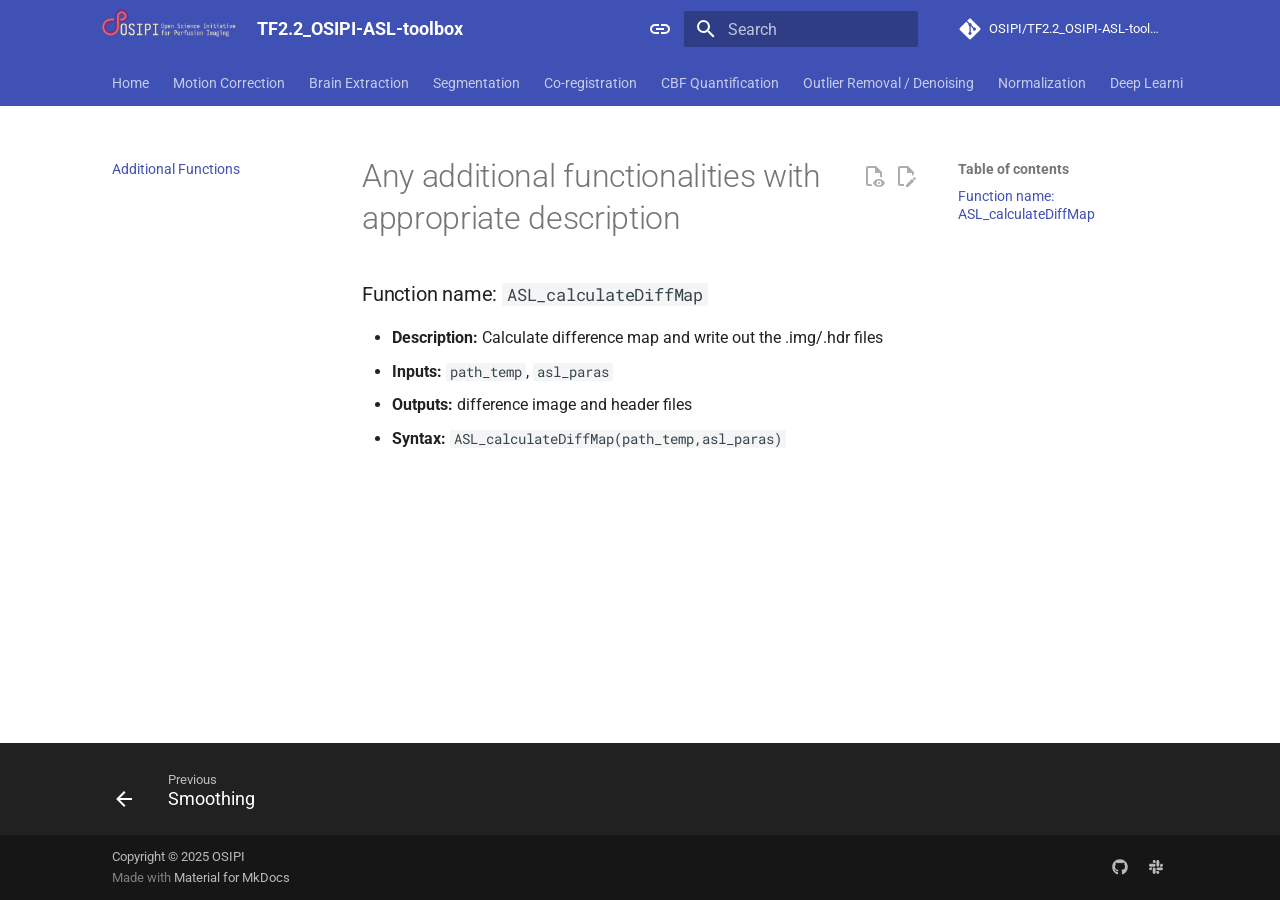
==== commit edfa4ac5: "Deployed 86e7236 with MkDocs version: 1.6.1" ====
--- a/additional_tools/index.html
+++ b/additional_tools/index.html
@@ -1 +1 @@
-<!doctype html><html lang=en class=no-js> <head><meta charset=utf-8><meta name=viewport content="width=device-width,initial-scale=1"><meta name=description content="OSIPI aims to develop resources and best practices for the analysis of perfusion imaging data and interoperability of the analysis results."><meta name=author content=OSIPI><link href=https://osipi.github.io/TF2.2_OSIPI-ASL-toolbox/additional_tools/ rel=canonical><link href=../smoothing/ rel=prev><link rel=icon href=../assets/osipiImgs/OSIPI_logo_only_square.png><meta name=generator content="mkdocs-1.6.1, mkdocs-material-9.7.1"><title>Additional Functions - TF2.2_OSIPI-ASL-toolbox</title><link rel=stylesheet href=../assets/stylesheets/main.484c7ddc.min.css><link rel=stylesheet href=../assets/stylesheets/palette.ab4e12ef.min.css><link rel=preconnect href=https://fonts.gstatic.com crossorigin><link rel=stylesheet href="https://fonts.googleapis.com/css?family=Roboto:300,300i,400,400i,700,700i%7CRoboto+Mono:400,400i,700,700i&display=fallback"><style>:root{--md-text-font:"Roboto";--md-code-font:"Roboto Mono"}</style><link rel=stylesheet href=../assets/stylesheets/extra.css><script>__md_scope=new URL("..",location),__md_hash=e=>[...e].reduce(((e,_)=>(e<<5)-e+_.charCodeAt(0)),0),__md_get=(e,_=localStorage,t=__md_scope)=>JSON.parse(_.getItem(t.pathname+"."+e)),__md_set=(e,_,t=localStorage,a=__md_scope)=>{try{t.setItem(a.pathname+"."+e,JSON.stringify(_))}catch(e){}}</script></head> <body dir=ltr data-md-color-scheme=default data-md-color-primary=indigo data-md-color-accent=indigo> <input class=md-toggle data-md-toggle=drawer type=checkbox id=__drawer autocomplete=off> <input class=md-toggle data-md-toggle=search type=checkbox id=__search autocomplete=off> <label class=md-overlay for=__drawer></label> <div data-md-component=skip> <a href=#any-additional-functionalities-with-appropriate-description class=md-skip> Skip to content </a> </div> <div data-md-component=announce> </div> <header class=md-header data-md-component=header> <nav class="md-header__inner md-grid" aria-label=Header> <a href=.. title=TF2.2_OSIPI-ASL-toolbox class="md-header__button md-logo" aria-label=TF2.2_OSIPI-ASL-toolbox data-md-component=logo> <img src=../assets/osipiImgs/OSIPI_logo.png alt=logo> </a> <label class="md-header__button md-icon" for=__drawer> <svg xmlns=http://www.w3.org/2000/svg viewbox="0 0 24 24"><path d="M3 6h18v2H3zm0 5h18v2H3zm0 5h18v2H3z"/></svg> </label> <div class=md-header__title data-md-component=header-title> <div class=md-header__ellipsis> <div class=md-header__topic> <span class=md-ellipsis> TF2.2_OSIPI-ASL-toolbox </span> </div> <div class=md-header__topic data-md-component=header-topic> <span class=md-ellipsis> Additional Functions </span> </div> </div> </div> <form class=md-header__option data-md-component=palette> <input class=md-option data-md-color-media=(prefers-color-scheme) data-md-color-scheme=default data-md-color-primary=indigo data-md-color-accent=indigo aria-label="Switch to light mode" type=radio name=__palette id=__palette_0> <label class="md-header__button md-icon" title="Switch to light mode" for=__palette_1 hidden> <svg xmlns=http://www.w3.org/2000/svg viewbox="0 0 24 24"><path d="M3.9 12c0-1.71 1.39-3.1 3.1-3.1h4V7H7a5 5 0 0 0-5 5 5 5 0 0 0 5 5h4v-1.9H7c-1.71 0-3.1-1.39-3.1-3.1M8 13h8v-2H8zm9-6h-4v1.9h4c1.71 0 3.1 1.39 3.1 3.1s-1.39 3.1-3.1 3.1h-4V17h4a5 5 0 0 0 5-5 5 5 0 0 0-5-5"/></svg> </label> <input class=md-option data-md-color-media="(prefers-color-scheme: light)" data-md-color-scheme=default data-md-color-primary=indigo data-md-color-accent=indigo aria-label="Switch to dark mode" type=radio name=__palette id=__palette_1> <label class="md-header__button md-icon" title="Switch to dark mode" for=__palette_2 hidden> <svg xmlns=http://www.w3.org/2000/svg viewbox="0 0 24 24"><path d="M17 7H7a5 5 0 0 0-5 5 5 5 0 0 0 5 5h10a5 5 0 0 0 5-5 5 5 0 0 0-5-5m0 8a3 3 0 0 1-3-3 3 3 0 0 1 3-3 3 3 0 0 1 3 3 3 3 0 0 1-3 3"/></svg> </label> <input class=md-option data-md-color-media="(prefers-color-scheme: dark)" data-md-color-scheme=slate data-md-color-primary=black data-md-color-accent=indigo aria-label="Switch to system preference" type=radio name=__palette id=__palette_2> <label class="md-header__button md-icon" title="Switch to system preference" for=__palette_0 hidden> <svg xmlns=http://www.w3.org/2000/svg viewbox="0 0 24 24"><path d="M17 7H7a5 5 0 0 0-5 5 5 5 0 0 0 5 5h10a5 5 0 0 0 5-5 5 5 0 0 0-5-5M7 15a3 3 0 0 1-3-3 3 3 0 0 1 3-3 3 3 0 0 1 3 3 3 3 0 0 1-3 3"/></svg> </label> </form> <script>var palette=__md_get("__palette");if(palette&&palette.color){if("(prefers-color-scheme)"===palette.color.media){var media=matchMedia("(prefers-color-scheme: light)"),input=document.querySelector(media.matches?"[data-md-color-media='(prefers-color-scheme: light)']":"[data-md-color-media='(prefers-color-scheme: dark)']");palette.color.media=input.getAttribute("data-md-color-media"),palette.color.scheme=input.getAttribute("data-md-color-scheme"),palette.color.primary=input.getAttribute("data-md-color-primary"),palette.color.accent=input.getAttribute("data-md-color-accent")}for(var[key,value]of Object.entries(palette.color))document.body.setAttribute("data-md-color-"+key,value)}</script> <label class="md-header__button md-icon" for=__search> <svg xmlns=http://www.w3.org/2000/svg viewbox="0 0 24 24"><path d="M9.5 3A6.5 6.5 0 0 1 16 9.5c0 1.61-.59 3.09-1.56 4.23l.27.27h.79l5 5-1.5 1.5-5-5v-.79l-.27-.27A6.52 6.52 0 0 1 9.5 16 6.5 6.5 0 0 1 3 9.5 6.5 6.5 0 0 1 9.5 3m0 2C7 5 5 7 5 9.5S7 14 9.5 14 14 12 14 9.5 12 5 9.5 5"/></svg> </label> <div class=md-search data-md-component=search role=dialog> <label class=md-search__overlay for=__search></label> <div class=md-search__inner role=search> <form class=md-search__form name=search> <input type=text class=md-search__input name=query aria-label=Search placeholder=Search autocapitalize=off autocorrect=off autocomplete=off spellcheck=false data-md-component=search-query required> <label class="md-search__icon md-icon" for=__search> <svg xmlns=http://www.w3.org/2000/svg viewbox="0 0 24 24"><path d="M9.5 3A6.5 6.5 0 0 1 16 9.5c0 1.61-.59 3.09-1.56 4.23l.27.27h.79l5 5-1.5 1.5-5-5v-.79l-.27-.27A6.52 6.52 0 0 1 9.5 16 6.5 6.5 0 0 1 3 9.5 6.5 6.5 0 0 1 9.5 3m0 2C7 5 5 7 5 9.5S7 14 9.5 14 14 12 14 9.5 12 5 9.5 5"/></svg> <svg xmlns=http://www.w3.org/2000/svg viewbox="0 0 24 24"><path d="M20 11v2H8l5.5 5.5-1.42 1.42L4.16 12l7.92-7.92L13.5 5.5 8 11z"/></svg> </label> <nav class=md-search__options aria-label=Search> <a href=javascript:void(0) class="md-search__icon md-icon" title=Share aria-label=Share data-clipboard data-clipboard-text data-md-component=search-share tabindex=-1> <svg xmlns=http://www.w3.org/2000/svg viewbox="0 0 24 24"><path d="M18 16.08c-.76 0-1.44.3-1.96.77L8.91 12.7c.05-.23.09-.46.09-.7s-.04-.47-.09-.7l7.05-4.11c.54.5 1.25.81 2.04.81a3 3 0 0 0 3-3 3 3 0 0 0-3-3 3 3 0 0 0-3 3c0 .24.04.47.09.7L8.04 9.81C7.5 9.31 6.79 9 6 9a3 3 0 0 0-3 3 3 3 0 0 0 3 3c.79 0 1.5-.31 2.04-.81l7.12 4.15c-.05.21-.08.43-.08.66 0 1.61 1.31 2.91 2.92 2.91s2.92-1.3 2.92-2.91A2.92 2.92 0 0 0 18 16.08"/></svg> </a> <button type=reset class="md-search__icon md-icon" title=Clear aria-label=Clear tabindex=-1> <svg xmlns=http://www.w3.org/2000/svg viewbox="0 0 24 24"><path d="M19 6.41 17.59 5 12 10.59 6.41 5 5 6.41 10.59 12 5 17.59 6.41 19 12 13.41 17.59 19 19 17.59 13.41 12z"/></svg> </button> </nav> <div class=md-search__suggest data-md-component=search-suggest></div> </form> <div class=md-search__output> <div class=md-search__scrollwrap tabindex=0 data-md-scrollfix> <div class=md-search-result data-md-component=search-result> <div class=md-search-result__meta> Initializing search </div> <ol class=md-search-result__list role=presentation></ol> </div> </div> </div> </div> </div> <div class=md-header__source> <a href=https://github.com/OSIPI/TF2.2_OSIPI-ASL-toolbox title="Go to repository" class=md-source data-md-component=source> <div class="md-source__icon md-icon"> <svg xmlns=http://www.w3.org/2000/svg viewbox="0 0 448 512"><!-- Font Awesome Free 7.1.0 by @fontawesome - https://fontawesome.com License - https://fontawesome.com/license/free (Icons: CC BY 4.0, Fonts: SIL OFL 1.1, Code: MIT License) Copyright 2025 Fonticons, Inc.--><path d="M439.6 236.1 244 40.5c-5.4-5.5-12.8-8.5-20.4-8.5s-15 3-20.4 8.4L162.5 81l51.5 51.5c27.1-9.1 52.7 16.8 43.4 43.7l49.7 49.7c34.2-11.8 61.2 31 35.5 56.7-26.5 26.5-70.2-2.9-56-37.3L240.3 199v121.9c25.3 12.5 22.3 41.8 9.1 55-6.4 6.4-15.2 10.1-24.3 10.1s-17.8-3.6-24.3-10.1c-17.6-17.6-11.1-46.9 11.2-56v-123c-20.8-8.5-24.6-30.7-18.6-45L142.6 101 8.5 235.1C3 240.6 0 247.9 0 255.5s3 15 8.5 20.4l195.6 195.7c5.4 5.4 12.7 8.4 20.4 8.4s15-3 20.4-8.4l194.7-194.7c5.4-5.4 8.4-12.8 8.4-20.4s-3-15-8.4-20.4"/></svg> </div> <div class=md-source__repository> OSIPI/TF2.2_OSIPI-ASL-toolbox </div> </a> </div> </nav> </header> <div class=md-container data-md-component=container> <nav class=md-tabs aria-label=Tabs data-md-component=tabs> <div class=md-grid> <ul class=md-tabs__list> <li class=md-tabs__item> <a href=.. class=md-tabs__link> Home </a> </li> <li class=md-tabs__item> <a href=../motion_correction/ class=md-tabs__link> Motion Correction </a> </li> <li class=md-tabs__item> <a href=../brain_extraction/ class=md-tabs__link> Brain Extraction </a> </li> <li class=md-tabs__item> <a href=../segmentation/ class=md-tabs__link> Segmentation </a> </li> <li class=md-tabs__item> <a href=../co_registration/ class=md-tabs__link> Co-registration </a> </li> <li class=md-tabs__item> <a href=../cbf_quantification/ class=md-tabs__link> CBF Quantification </a> </li> <li class=md-tabs__item> <a href=../denoising/ class=md-tabs__link> Outlier Removal / Denoising </a> </li> <li class=md-tabs__item> <a href=../normalization/ class=md-tabs__link> Normalization </a> </li> <li class=md-tabs__item> <a href=../deep_learning/ class=md-tabs__link> Deep Learning Denoising </a> </li> <li class=md-tabs__item> <a href=../roi_creation/ class=md-tabs__link> ROI Creation </a> </li> <li class=md-tabs__item> <a href=../smoothing/ class=md-tabs__link> Smoothing </a> </li> <li class="md-tabs__item md-tabs__item--active"> <a href=./ class=md-tabs__link> Additional Functions </a> </li> </ul> </div> </nav> <main class=md-main data-md-component=main> <div class="md-main__inner md-grid"> <div class="md-sidebar md-sidebar--primary" data-md-component=sidebar data-md-type=navigation> <div class=md-sidebar__scrollwrap> <div class=md-sidebar__inner> <nav class="md-nav md-nav--primary md-nav--lifted" aria-label=Navigation data-md-level=0> <label class=md-nav__title for=__drawer> <a href=.. title=TF2.2_OSIPI-ASL-toolbox class="md-nav__button md-logo" aria-label=TF2.2_OSIPI-ASL-toolbox data-md-component=logo> <img src=../assets/osipiImgs/OSIPI_logo.png alt=logo> </a> TF2.2_OSIPI-ASL-toolbox </label> <div class=md-nav__source> <a href=https://github.com/OSIPI/TF2.2_OSIPI-ASL-toolbox title="Go to repository" class=md-source data-md-component=source> <div class="md-source__icon md-icon"> <svg xmlns=http://www.w3.org/2000/svg viewbox="0 0 448 512"><!-- Font Awesome Free 7.1.0 by @fontawesome - https://fontawesome.com License - https://fontawesome.com/license/free (Icons: CC BY 4.0, Fonts: SIL OFL 1.1, Code: MIT License) Copyright 2025 Fonticons, Inc.--><path d="M439.6 236.1 244 40.5c-5.4-5.5-12.8-8.5-20.4-8.5s-15 3-20.4 8.4L162.5 81l51.5 51.5c27.1-9.1 52.7 16.8 43.4 43.7l49.7 49.7c34.2-11.8 61.2 31 35.5 56.7-26.5 26.5-70.2-2.9-56-37.3L240.3 199v121.9c25.3 12.5 22.3 41.8 9.1 55-6.4 6.4-15.2 10.1-24.3 10.1s-17.8-3.6-24.3-10.1c-17.6-17.6-11.1-46.9 11.2-56v-123c-20.8-8.5-24.6-30.7-18.6-45L142.6 101 8.5 235.1C3 240.6 0 247.9 0 255.5s3 15 8.5 20.4l195.6 195.7c5.4 5.4 12.7 8.4 20.4 8.4s15-3 20.4-8.4l194.7-194.7c5.4-5.4 8.4-12.8 8.4-20.4s-3-15-8.4-20.4"/></svg> </div> <div class=md-source__repository> OSIPI/TF2.2_OSIPI-ASL-toolbox </div> </a> </div> <ul class=md-nav__list data-md-scrollfix> <li class=md-nav__item> <a href=.. class=md-nav__link> <span class=md-ellipsis> Home </span> </a> </li> <li class=md-nav__item> <a href=../motion_correction/ class=md-nav__link> <span class=md-ellipsis> Motion Correction </span> </a> </li> <li class=md-nav__item> <a href=../brain_extraction/ class=md-nav__link> <span class=md-ellipsis> Brain Extraction </span> </a> </li> <li class=md-nav__item> <a href=../segmentation/ class=md-nav__link> <span class=md-ellipsis> Segmentation </span> </a> </li> <li class=md-nav__item> <a href=../co_registration/ class=md-nav__link> <span class=md-ellipsis> Co-registration </span> </a> </li> <li class=md-nav__item> <a href=../cbf_quantification/ class=md-nav__link> <span class=md-ellipsis> CBF Quantification </span> </a> </li> <li class=md-nav__item> <a href=../denoising/ class=md-nav__link> <span class=md-ellipsis> Outlier Removal / Denoising </span> </a> </li> <li class=md-nav__item> <a href=../normalization/ class=md-nav__link> <span class=md-ellipsis> Normalization </span> </a> </li> <li class=md-nav__item> <a href=../deep_learning/ class=md-nav__link> <span class=md-ellipsis> Deep Learning Denoising </span> </a> </li> <li class=md-nav__item> <a href=../roi_creation/ class=md-nav__link> <span class=md-ellipsis> ROI Creation </span> </a> </li> <li class=md-nav__item> <a href=../smoothing/ class=md-nav__link> <span class=md-ellipsis> Smoothing </span> </a> </li> <li class="md-nav__item md-nav__item--active"> <input class="md-nav__toggle md-toggle" type=checkbox id=__toc> <label class="md-nav__link md-nav__link--active" for=__toc> <span class=md-ellipsis> Additional Functions </span> <span class="md-nav__icon md-icon"></span> </label> <a href=./ class="md-nav__link md-nav__link--active"> <span class=md-ellipsis> Additional Functions </span> </a> <nav class="md-nav md-nav--secondary" aria-label="Table of contents"> <label class=md-nav__title for=__toc> <span class="md-nav__icon md-icon"></span> Table of contents </label> <ul class=md-nav__list data-md-component=toc data-md-scrollfix> <li class=md-nav__item> <a href=#function-name-asl_calculatediffmap class=md-nav__link> <span class=md-ellipsis> Function name: ASL_calculateDiffMap </span> </a> </li> </ul> </nav> </li> </ul> </nav> </div> </div> </div> <div class="md-sidebar md-sidebar--secondary" data-md-component=sidebar data-md-type=toc> <div class=md-sidebar__scrollwrap> <div class=md-sidebar__inner> <nav class="md-nav md-nav--secondary" aria-label="Table of contents"> <label class=md-nav__title for=__toc> <span class="md-nav__icon md-icon"></span> Table of contents </label> <ul class=md-nav__list data-md-component=toc data-md-scrollfix> <li class=md-nav__item> <a href=#function-name-asl_calculatediffmap class=md-nav__link> <span class=md-ellipsis> Function name: ASL_calculateDiffMap </span> </a> </li> </ul> </nav> </div> </div> </div> <div class=md-content data-md-component=content> <article class="md-content__inner md-typeset"> <a href=https://github.com/OSIPI/TF2.2_OSIPI-ASL-toolbox/edit/master/docs/additional_tools.md title="Edit this page" class="md-content__button md-icon" rel=edit> <svg xmlns=http://www.w3.org/2000/svg viewbox="0 0 24 24"><path d="M10 20H6V4h7v5h5v3.1l2-2V8l-6-6H6c-1.1 0-2 .9-2 2v16c0 1.1.9 2 2 2h4zm10.2-7c.1 0 .3.1.4.2l1.3 1.3c.2.2.2.6 0 .8l-1 1-2.1-2.1 1-1c.1-.1.2-.2.4-.2m0 3.9L14.1 23H12v-2.1l6.1-6.1z"/></svg> </a> <a href=https://github.com/OSIPI/TF2.2_OSIPI-ASL-toolbox/raw/master/docs/additional_tools.md title="View source of this page" class="md-content__button md-icon"> <svg xmlns=http://www.w3.org/2000/svg viewbox="0 0 24 24"><path d="M17 18c.56 0 1 .44 1 1s-.44 1-1 1-1-.44-1-1 .44-1 1-1m0-3c-2.73 0-5.06 1.66-6 4 .94 2.34 3.27 4 6 4s5.06-1.66 6-4c-.94-2.34-3.27-4-6-4m0 6.5a2.5 2.5 0 0 1-2.5-2.5 2.5 2.5 0 0 1 2.5-2.5 2.5 2.5 0 0 1 2.5 2.5 2.5 2.5 0 0 1-2.5 2.5M9.27 20H6V4h7v5h5v4.07c.7.08 1.36.25 2 .49V8l-6-6H6a2 2 0 0 0-2 2v16a2 2 0 0 0 2 2h4.5a8.2 8.2 0 0 1-1.23-2"/></svg> </a> <h1 id=any-additional-functionalities-with-appropriate-description>Any additional functionalities with appropriate description<a class=headerlink href=#any-additional-functionalities-with-appropriate-description title="Permanent link">&para;</a></h1> <h3 id=function-name-asl_calculatediffmap>Function name: <code>ASL_calculateDiffMap</code><a class=headerlink href=#function-name-asl_calculatediffmap title="Permanent link">&para;</a></h3> <ul> <li><strong>Description:</strong> Calculate difference map and write out the .img/.hdr files</li> <li><strong>Inputs:</strong> <code>path_temp</code>, <code>asl_paras</code></li> <li><strong>Outputs:</strong> difference image and header files</li> <li><strong>Syntax:</strong> <code>ASL_calculateDiffMap(path_temp,asl_paras)</code></li> </ul> </article> </div> <script>var target=document.getElementById(location.hash.slice(1));target&&target.name&&(target.checked=target.name.startsWith("__tabbed_"))</script> </div> <button type=button class="md-top md-icon" data-md-component=top hidden> <svg xmlns=http://www.w3.org/2000/svg viewbox="0 0 24 24"><path d="M13 20h-2V8l-5.5 5.5-1.42-1.42L12 4.16l7.92 7.92-1.42 1.42L13 8z"/></svg> Back to top </button> </main> <footer class=md-footer> <nav class="md-footer__inner md-grid" aria-label=Footer> <a href=../smoothing/ class="md-footer__link md-footer__link--prev" aria-label="Previous: Smoothing"> <div class="md-footer__button md-icon"> <svg xmlns=http://www.w3.org/2000/svg viewbox="0 0 24 24"><path d="M20 11v2H8l5.5 5.5-1.42 1.42L4.16 12l7.92-7.92L13.5 5.5 8 11z"/></svg> </div> <div class=md-footer__title> <span class=md-footer__direction> Previous </span> <div class=md-ellipsis> Smoothing </div> </div> </a> </nav> <div class="md-footer-meta md-typeset"> <div class="md-footer-meta__inner md-grid"> <div class=md-copyright> <div class=md-copyright__highlight> Copyright &copy; 2025 OSIPI </div> Made with <a href=https://squidfunk.github.io/mkdocs-material/ target=_blank rel=noopener> Material for MkDocs </a> </div> <div class=md-social> <a href=https://github.com/OSIPI target=_blank rel=noopener title=github.com class=md-social__link> <svg xmlns=http://www.w3.org/2000/svg viewbox="0 0 512 512"><!-- Font Awesome Free 7.1.0 by @fontawesome - https://fontawesome.com License - https://fontawesome.com/license/free (Icons: CC BY 4.0, Fonts: SIL OFL 1.1, Code: MIT License) Copyright 2025 Fonticons, Inc.--><path d="M173.9 397.4c0 2-2.3 3.6-5.2 3.6-3.3.3-5.6-1.3-5.6-3.6 0-2 2.3-3.6 5.2-3.6 3-.3 5.6 1.3 5.6 3.6m-31.1-4.5c-.7 2 1.3 4.3 4.3 4.9 2.6 1 5.6 0 6.2-2s-1.3-4.3-4.3-5.2c-2.6-.7-5.5.3-6.2 2.3m44.2-1.7c-2.9.7-4.9 2.6-4.6 4.9.3 2 2.9 3.3 5.9 2.6 2.9-.7 4.9-2.6 4.6-4.6-.3-1.9-3-3.2-5.9-2.9M252.8 8C114.1 8 8 113.3 8 252c0 110.9 69.8 205.8 169.5 239.2 12.8 2.3 17.3-5.6 17.3-12.1 0-6.2-.3-40.4-.3-61.4 0 0-70 15-84.7-29.8 0 0-11.4-29.1-27.8-36.6 0 0-22.9-15.7 1.6-15.4 0 0 24.9 2 38.6 25.8 21.9 38.6 58.6 27.5 72.9 20.9 2.3-16 8.8-27.1 16-33.7-55.9-6.2-112.3-14.3-112.3-110.5 0-27.5 7.6-41.3 23.6-58.9-2.6-6.5-11.1-33.3 2.6-67.9 20.9-6.5 69 27 69 27 20-5.6 41.5-8.5 62.8-8.5s42.8 2.9 62.8 8.5c0 0 48.1-33.6 69-27 13.7 34.7 5.2 61.4 2.6 67.9 16 17.7 25.8 31.5 25.8 58.9 0 96.5-58.9 104.2-114.8 110.5 9.2 7.9 17 22.9 17 46.4 0 33.7-.3 75.4-.3 83.6 0 6.5 4.6 14.4 17.3 12.1C436.2 457.8 504 362.9 504 252 504 113.3 391.5 8 252.8 8M105.2 352.9c-1.3 1-1 3.3.7 5.2 1.6 1.6 3.9 2.3 5.2 1 1.3-1 1-3.3-.7-5.2-1.6-1.6-3.9-2.3-5.2-1m-10.8-8.1c-.7 1.3.3 2.9 2.3 3.9 1.6 1 3.6.7 4.3-.7.7-1.3-.3-2.9-2.3-3.9-2-.6-3.6-.3-4.3.7m32.4 35.6c-1.6 1.3-1 4.3 1.3 6.2 2.3 2.3 5.2 2.6 6.5 1 1.3-1.3.7-4.3-1.3-6.2-2.2-2.3-5.2-2.6-6.5-1m-11.4-14.7c-1.6 1-1.6 3.6 0 5.9s4.3 3.3 5.6 2.3c1.6-1.3 1.6-3.9 0-6.2-1.4-2.3-4-3.3-5.6-2"/></svg> </a> <a href=https://app.slack.com/client/TFGVCE9HS target=_blank rel=noopener title=app.slack.com class=md-social__link> <svg xmlns=http://www.w3.org/2000/svg viewbox="0 0 448 512"><!-- Font Awesome Free 7.1.0 by @fontawesome - https://fontawesome.com License - https://fontawesome.com/license/free (Icons: CC BY 4.0, Fonts: SIL OFL 1.1, Code: MIT License) Copyright 2025 Fonticons, Inc.--><path d="M94.1 315.1c0 25.9-21.2 47.1-47.1 47.1S0 341 0 315.1 21.2 268 47.1 268h47.1v47.1zm23.7 0c0-25.9 21.2-47.1 47.1-47.1s47.1 21.2 47.1 47.1v117.8c0 25.9-21.2 47.1-47.1 47.1s-47.1-21.2-47.1-47.1zm47.1-189c-25.9 0-47.1-21.2-47.1-47.1s21.2-47 47.1-47S212 53.2 212 79.1v47.1h-47.1zm0 23.7c25.9 0 47.1 21.2 47.1 47.1S190.8 244 164.9 244H47.1C21.2 244 0 222.8 0 196.9s21.2-47.1 47.1-47.1zm189 47.1c0-25.9 21.2-47.1 47.1-47.1s47 21.2 47 47.1-21.2 47.1-47.1 47.1h-47.1v-47.1zm-23.7 0c0 25.9-21.2 47.1-47.1 47.1S236 222.8 236 196.9V79.1c0-25.9 21.2-47.1 47.1-47.1s47.1 21.2 47.1 47.1zm-47.1 189c25.9 0 47.1 21.2 47.1 47.1s-21.2 47-47.1 47-47.1-21.2-47.1-47.1v-47.1h47.1zm0-23.7c-25.9 0-47.1-21.2-47.1-47.1s21.2-47.1 47.1-47.1h117.8c25.9 0 47.1 21.2 47.1 47.1s-21.2 47.1-47.1 47.1z"/></svg> </a> </div> </div> </div> </footer> </div> <div class=md-dialog data-md-component=dialog> <div class="md-dialog__inner md-typeset"></div> </div> <script id=__config type=application/json>{"annotate": null, "base": "..", "features": ["announce.dismiss", "content.action.edit", "content.action.view", "content.code.annotate", "content.code.copy", "content.tooltips", "navigation.footer", "navigation.indexes", "navigation.tabs", "navigation.top", "navigation.tracking", "search.highlight", "search.share", "search.suggest", "toc.follow"], "search": "../assets/javascripts/workers/search.2c215733.min.js", "tags": null, "translations": {"clipboard.copied": "Copied to clipboard", "clipboard.copy": "Copy to clipboard", "search.result.more.one": "1 more on this page", "search.result.more.other": "# more on this page", "search.result.none": "No matching documents", "search.result.one": "1 matching document", "search.result.other": "# matching documents", "search.result.placeholder": "Type to start searching", "search.result.term.missing": "Missing", "select.version": "Select version"}, "version": null}</script> <script src=../assets/javascripts/bundle.79ae519e.min.js></script> </body> </html>+<!doctype html><html lang=en class=no-js> <head><meta charset=utf-8><meta name=viewport content="width=device-width,initial-scale=1"><meta name=description content="OSIPI aims to develop resources and best practices for the analysis of perfusion imaging data and interoperability of the analysis results."><meta name=author content=OSIPI><link href=https://osipi.github.io/TF2.2_OSIPI-ASL-toolbox/additional_tools/ rel=canonical><link href=../smoothing/ rel=prev><link rel=icon href=../assets/osipiImgs/OSIPI_logo_only_square.png><meta name=generator content="mkdocs-1.6.1, mkdocs-material-9.7.7"><title>Additional Functions - TF2.2_OSIPI-ASL-toolbox</title><link rel=stylesheet href=../assets/stylesheets/main.ec1eaa64.min.css><link rel=stylesheet href=../assets/stylesheets/palette.ab4e12ef.min.css><link rel=preconnect href=https://fonts.gstatic.com crossorigin><link rel=stylesheet href="https://fonts.googleapis.com/css?family=Roboto:300,300i,400,400i,700,700i%7CRoboto+Mono:400,400i,700,700i&display=fallback"><style>:root{--md-text-font:"Roboto";--md-code-font:"Roboto Mono"}</style><link rel=stylesheet href=../assets/stylesheets/extra.css><script>__md_scope=new URL("..",location),__md_hash=e=>[...e].reduce(((e,_)=>(e<<5)-e+_.charCodeAt(0)),0),__md_get=(e,_=localStorage,t=__md_scope)=>JSON.parse(_.getItem(t.pathname+"."+e)),__md_set=(e,_,t=localStorage,a=__md_scope)=>{try{t.setItem(a.pathname+"."+e,JSON.stringify(_))}catch(e){}}</script></head> <body dir=ltr data-md-color-scheme=default data-md-color-primary=indigo data-md-color-accent=indigo> <input class=md-toggle data-md-toggle=drawer type=checkbox id=__drawer autocomplete=off> <input class=md-toggle data-md-toggle=search type=checkbox id=__search autocomplete=off> <label class=md-overlay for=__drawer></label> <div data-md-component=skip> <a href=#any-additional-functionalities-with-appropriate-description class=md-skip> Skip to content </a> </div> <div data-md-component=announce> </div> <header class=md-header data-md-component=header> <nav class="md-header__inner md-grid" aria-label=Header> <a href=.. title=TF2.2_OSIPI-ASL-toolbox class="md-header__button md-logo" aria-label=TF2.2_OSIPI-ASL-toolbox data-md-component=logo> <img src=../assets/osipiImgs/OSIPI_logo.png alt=logo> </a> <label class="md-header__button md-icon" for=__drawer> <svg xmlns=http://www.w3.org/2000/svg viewbox="0 0 24 24"><path d="M3 6h18v2H3zm0 5h18v2H3zm0 5h18v2H3z"/></svg> </label> <div class=md-header__title data-md-component=header-title> <div class=md-header__ellipsis> <div class=md-header__topic> <span class=md-ellipsis> TF2.2_OSIPI-ASL-toolbox </span> </div> <div class=md-header__topic data-md-component=header-topic> <span class=md-ellipsis> Additional Functions </span> </div> </div> </div> <form class=md-header__option data-md-component=palette> <input class=md-option data-md-color-media=(prefers-color-scheme) data-md-color-scheme=default data-md-color-primary=indigo data-md-color-accent=indigo aria-label="Switch to light mode" type=radio name=__palette id=__palette_0> <label class="md-header__button md-icon" title="Switch to light mode" for=__palette_1 hidden> <svg xmlns=http://www.w3.org/2000/svg viewbox="0 0 24 24"><path d="M3.9 12c0-1.71 1.39-3.1 3.1-3.1h4V7H7a5 5 0 0 0-5 5 5 5 0 0 0 5 5h4v-1.9H7c-1.71 0-3.1-1.39-3.1-3.1M8 13h8v-2H8zm9-6h-4v1.9h4c1.71 0 3.1 1.39 3.1 3.1s-1.39 3.1-3.1 3.1h-4V17h4a5 5 0 0 0 5-5 5 5 0 0 0-5-5"/></svg> </label> <input class=md-option data-md-color-media="(prefers-color-scheme: light)" data-md-color-scheme=default data-md-color-primary=indigo data-md-color-accent=indigo aria-label="Switch to dark mode" type=radio name=__palette id=__palette_1> <label class="md-header__button md-icon" title="Switch to dark mode" for=__palette_2 hidden> <svg xmlns=http://www.w3.org/2000/svg viewbox="0 0 24 24"><path d="M17 7H7a5 5 0 0 0-5 5 5 5 0 0 0 5 5h10a5 5 0 0 0 5-5 5 5 0 0 0-5-5m0 8a3 3 0 0 1-3-3 3 3 0 0 1 3-3 3 3 0 0 1 3 3 3 3 0 0 1-3 3"/></svg> </label> <input class=md-option data-md-color-media="(prefers-color-scheme: dark)" data-md-color-scheme=slate data-md-color-primary=black data-md-color-accent=indigo aria-label="Switch to system preference" type=radio name=__palette id=__palette_2> <label class="md-header__button md-icon" title="Switch to system preference" for=__palette_0 hidden> <svg xmlns=http://www.w3.org/2000/svg viewbox="0 0 24 24"><path d="M17 7H7a5 5 0 0 0-5 5 5 5 0 0 0 5 5h10a5 5 0 0 0 5-5 5 5 0 0 0-5-5M7 15a3 3 0 0 1-3-3 3 3 0 0 1 3-3 3 3 0 0 1 3 3 3 3 0 0 1-3 3"/></svg> </label> </form> <script>var palette=__md_get("__palette");if(palette&&palette.color){if("(prefers-color-scheme)"===palette.color.media){var media=matchMedia("(prefers-color-scheme: light)"),input=document.querySelector(media.matches?"[data-md-color-media='(prefers-color-scheme: light)']":"[data-md-color-media='(prefers-color-scheme: dark)']");palette.color.media=input.getAttribute("data-md-color-media"),palette.color.scheme=input.getAttribute("data-md-color-scheme"),palette.color.primary=input.getAttribute("data-md-color-primary"),palette.color.accent=input.getAttribute("data-md-color-accent")}for(var[key,value]of Object.entries(palette.color))document.body.setAttribute("data-md-color-"+key,value)}</script> <label class="md-header__button md-icon" for=__search> <svg xmlns=http://www.w3.org/2000/svg viewbox="0 0 24 24"><path d="M9.5 3A6.5 6.5 0 0 1 16 9.5c0 1.61-.59 3.09-1.56 4.23l.27.27h.79l5 5-1.5 1.5-5-5v-.79l-.27-.27A6.52 6.52 0 0 1 9.5 16 6.5 6.5 0 0 1 3 9.5 6.5 6.5 0 0 1 9.5 3m0 2C7 5 5 7 5 9.5S7 14 9.5 14 14 12 14 9.5 12 5 9.5 5"/></svg> </label> <div class=md-search data-md-component=search role=dialog> <label class=md-search__overlay for=__search></label> <div class=md-search__inner role=search> <form class=md-search__form name=search> <input type=text class=md-search__input name=query aria-label=Search placeholder=Search autocapitalize=off autocorrect=off autocomplete=off spellcheck=false data-md-component=search-query required> <label class="md-search__icon md-icon" for=__search> <svg xmlns=http://www.w3.org/2000/svg viewbox="0 0 24 24"><path d="M9.5 3A6.5 6.5 0 0 1 16 9.5c0 1.61-.59 3.09-1.56 4.23l.27.27h.79l5 5-1.5 1.5-5-5v-.79l-.27-.27A6.52 6.52 0 0 1 9.5 16 6.5 6.5 0 0 1 3 9.5 6.5 6.5 0 0 1 9.5 3m0 2C7 5 5 7 5 9.5S7 14 9.5 14 14 12 14 9.5 12 5 9.5 5"/></svg> <svg xmlns=http://www.w3.org/2000/svg viewbox="0 0 24 24"><path d="M20 11v2H8l5.5 5.5-1.42 1.42L4.16 12l7.92-7.92L13.5 5.5 8 11z"/></svg> </label> <nav class=md-search__options aria-label=Search> <a href=javascript:void(0) class="md-search__icon md-icon" title=Share aria-label=Share data-clipboard data-clipboard-text data-md-component=search-share tabindex=-1> <svg xmlns=http://www.w3.org/2000/svg viewbox="0 0 24 24"><path d="M18 16.08c-.76 0-1.44.3-1.96.77L8.91 12.7c.05-.23.09-.46.09-.7s-.04-.47-.09-.7l7.05-4.11c.54.5 1.25.81 2.04.81a3 3 0 0 0 3-3 3 3 0 0 0-3-3 3 3 0 0 0-3 3c0 .24.04.47.09.7L8.04 9.81C7.5 9.31 6.79 9 6 9a3 3 0 0 0-3 3 3 3 0 0 0 3 3c.79 0 1.5-.31 2.04-.81l7.12 4.15c-.05.21-.08.43-.08.66 0 1.61 1.31 2.91 2.92 2.91s2.92-1.3 2.92-2.91A2.92 2.92 0 0 0 18 16.08"/></svg> </a> <button type=reset class="md-search__icon md-icon" title=Clear aria-label=Clear tabindex=-1> <svg xmlns=http://www.w3.org/2000/svg viewbox="0 0 24 24"><path d="M19 6.41 17.59 5 12 10.59 6.41 5 5 6.41 10.59 12 5 17.59 6.41 19 12 13.41 17.59 19 19 17.59 13.41 12z"/></svg> </button> </nav> <div class=md-search__suggest data-md-component=search-suggest></div> </form> <div class=md-search__output> <div class=md-search__scrollwrap tabindex=0 data-md-scrollfix> <div class=md-search-result data-md-component=search-result> <div class=md-search-result__meta> Initializing search </div> <ol class=md-search-result__list role=presentation></ol> </div> </div> </div> </div> </div> <div class=md-header__source> <a href=https://github.com/OSIPI/TF2.2_OSIPI-ASL-toolbox title="Go to repository" class=md-source data-md-component=source> <div class="md-source__icon md-icon"> <svg xmlns=http://www.w3.org/2000/svg viewbox="0 0 448 512"><!-- Font Awesome Free 7.1.0 by @fontawesome - https://fontawesome.com License - https://fontawesome.com/license/free (Icons: CC BY 4.0, Fonts: SIL OFL 1.1, Code: MIT License) Copyright 2025 Fonticons, Inc.--><path d="M439.6 236.1 244 40.5c-5.4-5.5-12.8-8.5-20.4-8.5s-15 3-20.4 8.4L162.5 81l51.5 51.5c27.1-9.1 52.7 16.8 43.4 43.7l49.7 49.7c34.2-11.8 61.2 31 35.5 56.7-26.5 26.5-70.2-2.9-56-37.3L240.3 199v121.9c25.3 12.5 22.3 41.8 9.1 55-6.4 6.4-15.2 10.1-24.3 10.1s-17.8-3.6-24.3-10.1c-17.6-17.6-11.1-46.9 11.2-56v-123c-20.8-8.5-24.6-30.7-18.6-45L142.6 101 8.5 235.1C3 240.6 0 247.9 0 255.5s3 15 8.5 20.4l195.6 195.7c5.4 5.4 12.7 8.4 20.4 8.4s15-3 20.4-8.4l194.7-194.7c5.4-5.4 8.4-12.8 8.4-20.4s-3-15-8.4-20.4"/></svg> </div> <div class=md-source__repository> OSIPI/TF2.2_OSIPI-ASL-toolbox </div> </a> </div> </nav> </header> <div class=md-container data-md-component=container> <nav class=md-tabs aria-label=Tabs data-md-component=tabs> <div class=md-grid> <ul class=md-tabs__list> <li class=md-tabs__item> <a href=.. class=md-tabs__link> Home </a> </li> <li class=md-tabs__item> <a href=../motion_correction/ class=md-tabs__link> Motion Correction </a> </li> <li class=md-tabs__item> <a href=../brain_extraction/ class=md-tabs__link> Brain Extraction </a> </li> <li class=md-tabs__item> <a href=../segmentation/ class=md-tabs__link> Segmentation </a> </li> <li class=md-tabs__item> <a href=../co_registration/ class=md-tabs__link> Co-registration </a> </li> <li class=md-tabs__item> <a href=../cbf_quantification/ class=md-tabs__link> CBF Quantification </a> </li> <li class=md-tabs__item> <a href=../denoising/ class=md-tabs__link> Outlier Removal / Denoising </a> </li> <li class=md-tabs__item> <a href=../normalization/ class=md-tabs__link> Normalization </a> </li> <li class=md-tabs__item> <a href=../deep_learning/ class=md-tabs__link> Deep Learning Denoising </a> </li> <li class=md-tabs__item> <a href=../roi_creation/ class=md-tabs__link> ROI Creation </a> </li> <li class=md-tabs__item> <a href=../smoothing/ class=md-tabs__link> Smoothing </a> </li> <li class="md-tabs__item md-tabs__item--active"> <a href=./ class=md-tabs__link> Additional Functions </a> </li> </ul> </div> </nav> <main class=md-main data-md-component=main> <div class="md-main__inner md-grid"> <div class="md-sidebar md-sidebar--primary" data-md-component=sidebar data-md-type=navigation> <div class=md-sidebar__scrollwrap> <div class=md-sidebar__inner> <nav class="md-nav md-nav--primary md-nav--lifted" aria-label=Navigation data-md-level=0> <label class=md-nav__title for=__drawer> <a href=.. title=TF2.2_OSIPI-ASL-toolbox class="md-nav__button md-logo" aria-label=TF2.2_OSIPI-ASL-toolbox data-md-component=logo> <img src=../assets/osipiImgs/OSIPI_logo.png alt=logo> </a> TF2.2_OSIPI-ASL-toolbox </label> <div class=md-nav__source> <a href=https://github.com/OSIPI/TF2.2_OSIPI-ASL-toolbox title="Go to repository" class=md-source data-md-component=source> <div class="md-source__icon md-icon"> <svg xmlns=http://www.w3.org/2000/svg viewbox="0 0 448 512"><!-- Font Awesome Free 7.1.0 by @fontawesome - https://fontawesome.com License - https://fontawesome.com/license/free (Icons: CC BY 4.0, Fonts: SIL OFL 1.1, Code: MIT License) Copyright 2025 Fonticons, Inc.--><path d="M439.6 236.1 244 40.5c-5.4-5.5-12.8-8.5-20.4-8.5s-15 3-20.4 8.4L162.5 81l51.5 51.5c27.1-9.1 52.7 16.8 43.4 43.7l49.7 49.7c34.2-11.8 61.2 31 35.5 56.7-26.5 26.5-70.2-2.9-56-37.3L240.3 199v121.9c25.3 12.5 22.3 41.8 9.1 55-6.4 6.4-15.2 10.1-24.3 10.1s-17.8-3.6-24.3-10.1c-17.6-17.6-11.1-46.9 11.2-56v-123c-20.8-8.5-24.6-30.7-18.6-45L142.6 101 8.5 235.1C3 240.6 0 247.9 0 255.5s3 15 8.5 20.4l195.6 195.7c5.4 5.4 12.7 8.4 20.4 8.4s15-3 20.4-8.4l194.7-194.7c5.4-5.4 8.4-12.8 8.4-20.4s-3-15-8.4-20.4"/></svg> </div> <div class=md-source__repository> OSIPI/TF2.2_OSIPI-ASL-toolbox </div> </a> </div> <ul class=md-nav__list data-md-scrollfix> <li class=md-nav__item> <a href=.. class=md-nav__link> <span class=md-ellipsis> Home </span> </a> </li> <li class=md-nav__item> <a href=../motion_correction/ class=md-nav__link> <span class=md-ellipsis> Motion Correction </span> </a> </li> <li class=md-nav__item> <a href=../brain_extraction/ class=md-nav__link> <span class=md-ellipsis> Brain Extraction </span> </a> </li> <li class=md-nav__item> <a href=../segmentation/ class=md-nav__link> <span class=md-ellipsis> Segmentation </span> </a> </li> <li class=md-nav__item> <a href=../co_registration/ class=md-nav__link> <span class=md-ellipsis> Co-registration </span> </a> </li> <li class=md-nav__item> <a href=../cbf_quantification/ class=md-nav__link> <span class=md-ellipsis> CBF Quantification </span> </a> </li> <li class=md-nav__item> <a href=../denoising/ class=md-nav__link> <span class=md-ellipsis> Outlier Removal / Denoising </span> </a> </li> <li class=md-nav__item> <a href=../normalization/ class=md-nav__link> <span class=md-ellipsis> Normalization </span> </a> </li> <li class=md-nav__item> <a href=../deep_learning/ class=md-nav__link> <span class=md-ellipsis> Deep Learning Denoising </span> </a> </li> <li class=md-nav__item> <a href=../roi_creation/ class=md-nav__link> <span class=md-ellipsis> ROI Creation </span> </a> </li> <li class=md-nav__item> <a href=../smoothing/ class=md-nav__link> <span class=md-ellipsis> Smoothing </span> </a> </li> <li class="md-nav__item md-nav__item--active"> <input class="md-nav__toggle md-toggle" type=checkbox id=__toc> <label class="md-nav__link md-nav__link--active" for=__toc> <span class=md-ellipsis> Additional Functions </span> <span class="md-nav__icon md-icon"></span> </label> <a href=./ class="md-nav__link md-nav__link--active"> <span class=md-ellipsis> Additional Functions </span> </a> <nav class="md-nav md-nav--secondary" aria-label="Table of contents"> <label class=md-nav__title for=__toc> <span class="md-nav__icon md-icon"></span> Table of contents </label> <ul class=md-nav__list data-md-component=toc data-md-scrollfix> <li class=md-nav__item> <a href=#function-name-asl_calculatediffmap class=md-nav__link> <span class=md-ellipsis> Function name: ASL_calculateDiffMap </span> </a> </li> </ul> </nav> </li> </ul> </nav> </div> </div> </div> <div class="md-sidebar md-sidebar--secondary" data-md-component=sidebar data-md-type=toc> <div class=md-sidebar__scrollwrap> <div class=md-sidebar__inner> <nav class="md-nav md-nav--secondary" aria-label="Table of contents"> <label class=md-nav__title for=__toc> <span class="md-nav__icon md-icon"></span> Table of contents </label> <ul class=md-nav__list data-md-component=toc data-md-scrollfix> <li class=md-nav__item> <a href=#function-name-asl_calculatediffmap class=md-nav__link> <span class=md-ellipsis> Function name: ASL_calculateDiffMap </span> </a> </li> </ul> </nav> </div> </div> </div> <div class=md-content data-md-component=content> <article class="md-content__inner md-typeset"> <a href=https://github.com/OSIPI/TF2.2_OSIPI-ASL-toolbox/edit/master/docs/additional_tools.md title="Edit this page" class="md-content__button md-icon" rel=edit> <svg xmlns=http://www.w3.org/2000/svg viewbox="0 0 24 24"><path d="M10 20H6V4h7v5h5v3.1l2-2V8l-6-6H6c-1.1 0-2 .9-2 2v16c0 1.1.9 2 2 2h4zm10.2-7c.1 0 .3.1.4.2l1.3 1.3c.2.2.2.6 0 .8l-1 1-2.1-2.1 1-1c.1-.1.2-.2.4-.2m0 3.9L14.1 23H12v-2.1l6.1-6.1z"/></svg> </a> <a href=https://github.com/OSIPI/TF2.2_OSIPI-ASL-toolbox/raw/master/docs/additional_tools.md title="View source of this page" class="md-content__button md-icon"> <svg xmlns=http://www.w3.org/2000/svg viewbox="0 0 24 24"><path d="M17 18c.56 0 1 .44 1 1s-.44 1-1 1-1-.44-1-1 .44-1 1-1m0-3c-2.73 0-5.06 1.66-6 4 .94 2.34 3.27 4 6 4s5.06-1.66 6-4c-.94-2.34-3.27-4-6-4m0 6.5a2.5 2.5 0 0 1-2.5-2.5 2.5 2.5 0 0 1 2.5-2.5 2.5 2.5 0 0 1 2.5 2.5 2.5 2.5 0 0 1-2.5 2.5M9.27 20H6V4h7v5h5v4.07c.7.08 1.36.25 2 .49V8l-6-6H6a2 2 0 0 0-2 2v16a2 2 0 0 0 2 2h4.5a8.2 8.2 0 0 1-1.23-2"/></svg> </a> <h1 id=any-additional-functionalities-with-appropriate-description>Any additional functionalities with appropriate description<a class=headerlink href=#any-additional-functionalities-with-appropriate-description title="Permanent link">&para;</a></h1> <h3 id=function-name-asl_calculatediffmap>Function name: <code>ASL_calculateDiffMap</code><a class=headerlink href=#function-name-asl_calculatediffmap title="Permanent link">&para;</a></h3> <ul> <li><strong>Description:</strong> Calculate difference map and write out the .img/.hdr files</li> <li><strong>Inputs:</strong> <code>path_temp</code>, <code>asl_paras</code></li> <li><strong>Outputs:</strong> difference image and header files</li> <li><strong>Syntax:</strong> <code>ASL_calculateDiffMap(path_temp,asl_paras)</code></li> </ul> </article> </div> <script>var target=document.getElementById(location.hash.slice(1));target&&target.name&&(target.checked=target.name.startsWith("__tabbed_"))</script> </div> <button type=button class="md-top md-icon" data-md-component=top hidden> <svg xmlns=http://www.w3.org/2000/svg viewbox="0 0 24 24"><path d="M13 20h-2V8l-5.5 5.5-1.42-1.42L12 4.16l7.92 7.92-1.42 1.42L13 8z"/></svg> Back to top </button> </main> <footer class=md-footer> <nav class="md-footer__inner md-grid" aria-label=Footer> <a href=../smoothing/ class="md-footer__link md-footer__link--prev" aria-label="Previous: Smoothing"> <div class="md-footer__button md-icon"> <svg xmlns=http://www.w3.org/2000/svg viewbox="0 0 24 24"><path d="M20 11v2H8l5.5 5.5-1.42 1.42L4.16 12l7.92-7.92L13.5 5.5 8 11z"/></svg> </div> <div class=md-footer__title> <span class=md-footer__direction> Previous </span> <div class=md-ellipsis> Smoothing </div> </div> </a> </nav> <div class="md-footer-meta md-typeset"> <div class="md-footer-meta__inner md-grid"> <div class=md-copyright> <div class=md-copyright__highlight> Copyright &copy; 2025 OSIPI </div> Made with <a href=https://squidfunk.github.io/mkdocs-material/ target=_blank rel=noopener> Material for MkDocs </a> </div> <div class=md-social> <a href=https://github.com/OSIPI target=_blank rel=noopener title=github.com class=md-social__link> <svg xmlns=http://www.w3.org/2000/svg viewbox="0 0 512 512"><!-- Font Awesome Free 7.1.0 by @fontawesome - https://fontawesome.com License - https://fontawesome.com/license/free (Icons: CC BY 4.0, Fonts: SIL OFL 1.1, Code: MIT License) Copyright 2025 Fonticons, Inc.--><path d="M173.9 397.4c0 2-2.3 3.6-5.2 3.6-3.3.3-5.6-1.3-5.6-3.6 0-2 2.3-3.6 5.2-3.6 3-.3 5.6 1.3 5.6 3.6m-31.1-4.5c-.7 2 1.3 4.3 4.3 4.9 2.6 1 5.6 0 6.2-2s-1.3-4.3-4.3-5.2c-2.6-.7-5.5.3-6.2 2.3m44.2-1.7c-2.9.7-4.9 2.6-4.6 4.9.3 2 2.9 3.3 5.9 2.6 2.9-.7 4.9-2.6 4.6-4.6-.3-1.9-3-3.2-5.9-2.9M252.8 8C114.1 8 8 113.3 8 252c0 110.9 69.8 205.8 169.5 239.2 12.8 2.3 17.3-5.6 17.3-12.1 0-6.2-.3-40.4-.3-61.4 0 0-70 15-84.7-29.8 0 0-11.4-29.1-27.8-36.6 0 0-22.9-15.7 1.6-15.4 0 0 24.9 2 38.6 25.8 21.9 38.6 58.6 27.5 72.9 20.9 2.3-16 8.8-27.1 16-33.7-55.9-6.2-112.3-14.3-112.3-110.5 0-27.5 7.6-41.3 23.6-58.9-2.6-6.5-11.1-33.3 2.6-67.9 20.9-6.5 69 27 69 27 20-5.6 41.5-8.5 62.8-8.5s42.8 2.9 62.8 8.5c0 0 48.1-33.6 69-27 13.7 34.7 5.2 61.4 2.6 67.9 16 17.7 25.8 31.5 25.8 58.9 0 96.5-58.9 104.2-114.8 110.5 9.2 7.9 17 22.9 17 46.4 0 33.7-.3 75.4-.3 83.6 0 6.5 4.6 14.4 17.3 12.1C436.2 457.8 504 362.9 504 252 504 113.3 391.5 8 252.8 8M105.2 352.9c-1.3 1-1 3.3.7 5.2 1.6 1.6 3.9 2.3 5.2 1 1.3-1 1-3.3-.7-5.2-1.6-1.6-3.9-2.3-5.2-1m-10.8-8.1c-.7 1.3.3 2.9 2.3 3.9 1.6 1 3.6.7 4.3-.7.7-1.3-.3-2.9-2.3-3.9-2-.6-3.6-.3-4.3.7m32.4 35.6c-1.6 1.3-1 4.3 1.3 6.2 2.3 2.3 5.2 2.6 6.5 1 1.3-1.3.7-4.3-1.3-6.2-2.2-2.3-5.2-2.6-6.5-1m-11.4-14.7c-1.6 1-1.6 3.6 0 5.9s4.3 3.3 5.6 2.3c1.6-1.3 1.6-3.9 0-6.2-1.4-2.3-4-3.3-5.6-2"/></svg> </a> <a href=https://app.slack.com/client/TFGVCE9HS target=_blank rel=noopener title=app.slack.com class=md-social__link> <svg xmlns=http://www.w3.org/2000/svg viewbox="0 0 448 512"><!-- Font Awesome Free 7.1.0 by @fontawesome - https://fontawesome.com License - https://fontawesome.com/license/free (Icons: CC BY 4.0, Fonts: SIL OFL 1.1, Code: MIT License) Copyright 2025 Fonticons, Inc.--><path d="M94.1 315.1c0 25.9-21.2 47.1-47.1 47.1S0 341 0 315.1 21.2 268 47.1 268h47.1v47.1zm23.7 0c0-25.9 21.2-47.1 47.1-47.1s47.1 21.2 47.1 47.1v117.8c0 25.9-21.2 47.1-47.1 47.1s-47.1-21.2-47.1-47.1zm47.1-189c-25.9 0-47.1-21.2-47.1-47.1s21.2-47 47.1-47S212 53.2 212 79.1v47.1h-47.1zm0 23.7c25.9 0 47.1 21.2 47.1 47.1S190.8 244 164.9 244H47.1C21.2 244 0 222.8 0 196.9s21.2-47.1 47.1-47.1zm189 47.1c0-25.9 21.2-47.1 47.1-47.1s47 21.2 47 47.1-21.2 47.1-47.1 47.1h-47.1v-47.1zm-23.7 0c0 25.9-21.2 47.1-47.1 47.1S236 222.8 236 196.9V79.1c0-25.9 21.2-47.1 47.1-47.1s47.1 21.2 47.1 47.1zm-47.1 189c25.9 0 47.1 21.2 47.1 47.1s-21.2 47-47.1 47-47.1-21.2-47.1-47.1v-47.1h47.1zm0-23.7c-25.9 0-47.1-21.2-47.1-47.1s21.2-47.1 47.1-47.1h117.8c25.9 0 47.1 21.2 47.1 47.1s-21.2 47.1-47.1 47.1z"/></svg> </a> </div> </div> </div> </footer> </div> <div class=md-dialog data-md-component=dialog> <div class="md-dialog__inner md-typeset"></div> </div> <script id=__config type=application/json>{"annotate": null, "base": "..", "features": ["announce.dismiss", "content.action.edit", "content.action.view", "content.code.annotate", "content.code.copy", "content.tooltips", "navigation.footer", "navigation.indexes", "navigation.tabs", "navigation.top", "navigation.tracking", "search.highlight", "search.share", "search.suggest", "toc.follow"], "search": "../assets/javascripts/workers/search.2c215733.min.js", "tags": null, "translations": {"clipboard.copied": "Copied to clipboard", "clipboard.copy": "Copy to clipboard", "search.result.more.one": "1 more on this page", "search.result.more.other": "# more on this page", "search.result.none": "No matching documents", "search.result.one": "1 matching document", "search.result.other": "# matching documents", "search.result.placeholder": "Type to start searching", "search.result.term.missing": "Missing", "select.version": "Select version"}, "version": null}</script> <script src=../assets/javascripts/bundle.d7400e89.min.js></script> </body> </html>
